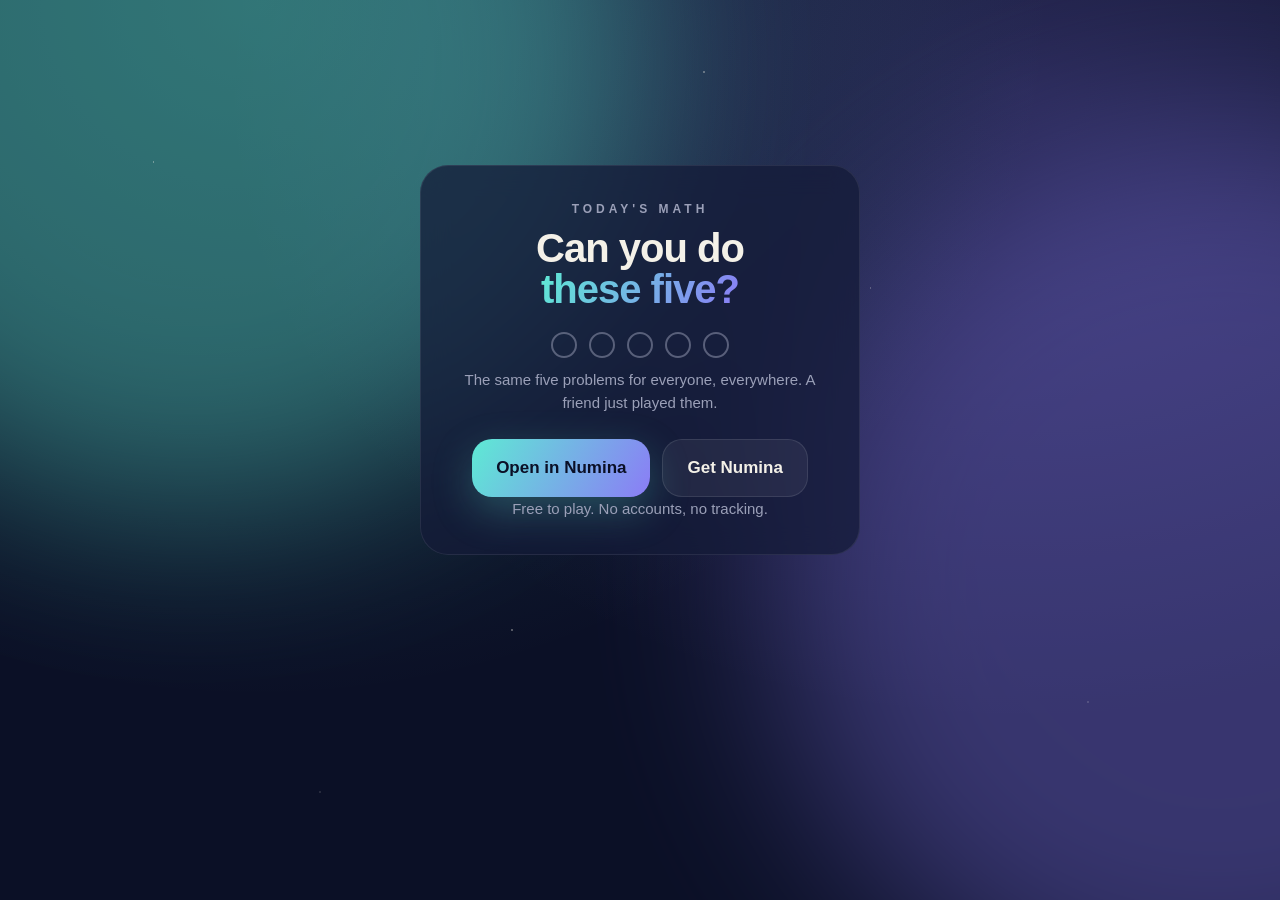
==== day/index.html @ bd207d87 "Challenge landing page for shared Today's Math results Opens the day in Numina when installed, offer" ====
<!doctype html>
<html lang="en">
<head>
<meta charset="utf-8">
<meta name="viewport" content="width=device-width, initial-scale=1">
<title>Today's Math — Numina</title>
<meta name="description" content="Five problems. The same five for everyone. Can you beat this result?">
<meta property="og:title" content="Numina · Today's Math">
<meta property="og:description" content="Five problems. The same five for everyone, everywhere.">
<meta property="og:image" content="https://numina.bytexio.com/img/iphone-01_home.png">
<meta name="theme-color" content="#0B1026">
<link rel="icon" href="/img/icon.png">
<link rel="stylesheet" href="/style.css">
<style>
  .challenge { min-height: 80vh; display: grid; place-items: center; text-align: center; }
  .dots { display: flex; gap: 12px; justify-content: center; margin: 22px 0 8px; }
  .dots i { width: 26px; height: 26px; border-radius: 50%; border: 2px solid rgba(155,160,184,.5); }
  .card { max-width: 440px; padding: 34px 28px; border-radius: var(--radius-lg);
          background: rgba(21,27,56,.75); border: 1px solid rgba(255,255,255,.08); }
  .small { font-size: 13px; color: var(--starlight-dim); margin-top: 16px; }
</style>
</head>
<body>
<div class="sky"></div><div class="stars"></div>
<main class="wrap challenge">
  <div class="card">
    <div class="eyebrow" id="day">Today's Math</div>
    <h1 style="font-size:40px;margin:10px 0 6px">Can you do<br><span class="glow">these five?</span></h1>
    <div class="dots" aria-hidden="true"><i></i><i></i><i></i><i></i><i></i></div>
    <p class="lede" style="margin:10px auto 24px">The same five problems for everyone, everywhere. A friend just played them.</p>
    <div class="cta-row" style="justify-content:center">
      <a class="cta" id="open" href="#">Open in Numina</a>
      <a class="cta ghost" id="store" href="https://apps.apple.com/app/id6811761967">Get Numina</a>
    </div>
    <p class="small">Free to play. No accounts, no tracking.</p>
  </div>
</main>
<script>
  // Day number from ?d=, clamped to a positive integer — never echoed as HTML.
  var q = new URLSearchParams(location.search);
  var d = parseInt(q.get("d") || "", 10);
  var v = parseInt(q.get("v") || "1", 10) || 1;
  if (!isFinite(d) || d < 1 || d > 100000) d = null;
  if (d) document.getElementById("day").textContent = "Day " + d + " · Today's Math";
  var deep = "numina://daily" + (d ? "?day=" + d + "&v=" + v : "");
  document.getElementById("open").setAttribute("href", deep);
</script>
</body>
</html>
---- style.css ----
/* Numina — the app's own palette, on the web. */
:root {
  --night: #0B1026; --night-raised: #151B38;
  --aurora: #5EEAD4; --violet: #8B7CF6; --ember: #FFC466;
  --starlight: #F4F1E8; --starlight-dim: #9BA0B8;
  --radius-lg: 28px; --radius-md: 20px; --radius-sm: 14px;
  --font: ui-rounded, "SF Pro Rounded", -apple-system, BlinkMacSystemFont, "Segoe UI", Roboto, sans-serif;
}
* { box-sizing: border-box; }
html { scroll-behavior: smooth; }
body {
  margin: 0; background: var(--night); color: var(--starlight);
  font-family: var(--font); line-height: 1.55; -webkit-font-smoothing: antialiased;
  overflow-x: hidden;
}
a { color: var(--aurora); text-decoration: none; }
a:hover { text-decoration: underline; }
img { max-width: 100%; height: auto; display: block; }

/* Aurora ribbons — slow, soft, behind everything. */
.sky {
  position: fixed; inset: 0; z-index: -1; overflow: hidden;
  background: radial-gradient(ellipse at 20% 0%, rgba(94,234,212,.18), transparent 55%),
              radial-gradient(ellipse at 80% 10%, rgba(139,124,246,.22), transparent 55%),
              var(--night);
}
.sky::before, .sky::after {
  content: ""; position: absolute; width: 70vw; height: 70vw; border-radius: 50%;
  filter: blur(90px); opacity: .35; animation: drift 26s ease-in-out infinite alternate;
}
.sky::before { background: var(--aurora); top: -30vw; left: -20vw; }
.sky::after  { background: var(--violet); top: 10vw; right: -30vw; animation-delay: -13s; }
@keyframes drift { from { transform: translate(0,0) scale(1); } to { transform: translate(6vw, 8vw) scale(1.08); } }
@media (prefers-reduced-motion: reduce) { .sky::before, .sky::after { animation: none; } }
.stars { position: fixed; inset: 0; z-index: -1; pointer-events: none;
  background-image:
    radial-gradient(1px 1px at 12% 18%, rgba(244,241,232,.7), transparent),
    radial-gradient(1px 1px at 68% 32%, rgba(244,241,232,.5), transparent),
    radial-gradient(1.5px 1.5px at 40% 70%, rgba(244,241,232,.6), transparent),
    radial-gradient(1px 1px at 85% 78%, rgba(244,241,232,.5), transparent),
    radial-gradient(1px 1px at 25% 88%, rgba(244,241,232,.4), transparent),
    radial-gradient(1.5px 1.5px at 55% 8%, rgba(244,241,232,.6), transparent); }

.wrap { max-width: 1080px; margin: 0 auto; padding: 0 22px; }

/* Nav */
nav { display: flex; align-items: center; justify-content: space-between; padding: 22px 0; }
.brand { display: flex; align-items: center; gap: 12px; font-weight: 800; font-size: 20px; color: var(--starlight); letter-spacing: .3px; }
.brand img { width: 40px; height: 40px; border-radius: 10px; }
nav ul { display: flex; gap: 22px; list-style: none; margin: 0; padding: 0; }
nav a { color: var(--starlight-dim); font-weight: 600; font-size: 15px; }
nav a:hover { color: var(--starlight); text-decoration: none; }

/* Hero */
.hero { display: grid; grid-template-columns: 1.1fr .9fr; gap: 40px; align-items: center; padding: 60px 0 80px; }
.eyebrow { font-size: 12px; font-weight: 700; letter-spacing: 4px; color: var(--starlight-dim); text-transform: uppercase; }
h1 { font-size: clamp(40px, 6vw, 68px); line-height: 1.02; margin: 12px 0 18px; font-weight: 900; letter-spacing: -1px; }
h1 .glow { background: linear-gradient(120deg, var(--aurora), var(--violet)); -webkit-background-clip: text; background-clip: text; color: transparent; }
.lede { font-size: 19px; color: var(--starlight-dim); max-width: 46ch; margin-bottom: 28px; }
.cta { display: inline-flex; align-items: center; gap: 10px; padding: 15px 24px; border-radius: var(--radius-md);
  background: linear-gradient(120deg, var(--aurora), var(--violet)); color: var(--night); font-weight: 800; font-size: 17px;
  box-shadow: 0 14px 40px rgba(94,234,212,.25); transition: transform .15s; }
.cta:hover { transform: translateY(-2px); text-decoration: none; }
.cta.ghost { background: rgba(255,255,255,.06); color: var(--starlight); box-shadow: none; border: 1px solid rgba(255,255,255,.1); }
.cta-row { display: flex; gap: 12px; flex-wrap: wrap; }
.note { font-size: 13px; color: var(--starlight-dim); margin-top: 14px; }
.phone { justify-self: center; width: min(320px, 80vw); border-radius: 44px; overflow: hidden;
  box-shadow: 0 40px 90px rgba(0,0,0,.6), 0 0 0 1px rgba(255,255,255,.08), 0 0 80px rgba(139,124,246,.25); }

/* Sections */
section { padding: 70px 0; }
h2 { font-size: clamp(28px, 4vw, 42px); font-weight: 900; letter-spacing: -.5px; margin: 8px 0 12px; }
.sub { color: var(--starlight-dim); font-size: 17px; max-width: 60ch; margin-bottom: 36px; }
.grid { display: grid; grid-template-columns: repeat(auto-fit, minmax(260px, 1fr)); gap: 18px; }
.card { background: rgba(21,27,56,.7); border: 1px solid rgba(255,255,255,.07); border-radius: var(--radius-md); padding: 24px;
  backdrop-filter: blur(14px); -webkit-backdrop-filter: blur(14px); }
.card h3 { margin: 10px 0 6px; font-size: 19px; font-weight: 800; }
.card p { margin: 0; color: var(--starlight-dim); font-size: 15px; }
.icon { width: 40px; height: 40px; border-radius: 12px; display: grid; place-items: center; font-size: 20px;
  background: rgba(94,234,212,.12); border: 1px solid rgba(94,234,212,.3); }
.icon.v { background: rgba(139,124,246,.14); border-color: rgba(139,124,246,.35); }
.icon.e { background: rgba(255,196,102,.12); border-color: rgba(255,196,102,.35); }

/* Showcase rows */
.showcase { display: grid; grid-template-columns: 1fr 1fr; gap: 40px; align-items: center; margin-top: 30px; }
.showcase.flip > :first-child { order: 2; }
.showcase img { border-radius: var(--radius-lg); box-shadow: 0 30px 70px rgba(0,0,0,.5), 0 0 0 1px rgba(255,255,255,.07); }
.showcase h3 { font-size: 26px; font-weight: 900; margin: 0 0 10px; }
.showcase p { color: var(--starlight-dim); font-size: 16px; }
.watch-img { width: min(300px, 70vw); margin: 0 auto; }

/* Constellations */
.const { display: grid; grid-template-columns: repeat(auto-fit, minmax(150px, 1fr)); gap: 12px; margin-top: 24px; }
.const div { padding: 16px; border-radius: var(--radius-sm); background: rgba(255,255,255,.04); border: 1px solid rgba(255,255,255,.06); }
.const b { display: block; font-size: 16px; }
.const span { font-size: 13px; color: var(--starlight-dim); }
.dot { display: inline-block; width: 10px; height: 10px; border-radius: 50%; margin-right: 8px; vertical-align: middle; }

/* Pricing */
.tiers { display: grid; grid-template-columns: 1fr 1fr; gap: 18px; max-width: 820px; margin: 0 auto; }
.tier { padding: 28px; border-radius: var(--radius-lg); background: rgba(21,27,56,.7); border: 1px solid rgba(255,255,255,.07); }
.tier.complete { border-color: rgba(94,234,212,.4); box-shadow: 0 0 60px rgba(94,234,212,.12); }
.tier h3 { margin: 0; font-size: 22px; font-weight: 900; }
.price { font-size: 38px; font-weight: 900; margin: 6px 0 14px; }
.price small { font-size: 14px; color: var(--starlight-dim); font-weight: 600; }
.tier ul { list-style: none; padding: 0; margin: 0; }
.tier li { padding: 7px 0; color: var(--starlight-dim); font-size: 15px; border-top: 1px solid rgba(255,255,255,.06); }
.tier li::before { content: "✦ "; color: var(--aurora); }
.tier.complete li::before { color: var(--ember); }

/* Privacy band */
.band { text-align: center; padding: 60px 24px; border-radius: var(--radius-lg);
  background: linear-gradient(160deg, rgba(94,234,212,.10), rgba(139,124,246,.14)); border: 1px solid rgba(255,255,255,.08); }
.band h2 { margin-top: 0; }

footer { padding: 40px 0 60px; color: var(--starlight-dim); font-size: 14px; border-top: 1px solid rgba(255,255,255,.06); margin-top: 40px; }
footer .row { display: flex; justify-content: space-between; flex-wrap: wrap; gap: 14px; }
footer a { margin-right: 18px; }

/* Legal pages */
.legal { max-width: 720px; margin: 0 auto; padding: 20px 0 80px; }
.legal h1 { font-size: 40px; }
.legal h2 { font-size: 22px; color: var(--aurora); margin-top: 36px; }
.legal p, .legal li { color: rgba(244,241,232,.88); font-size: 16px; }
.legal .meta { color: var(--starlight-dim); }

@media (max-width: 820px) {
  .hero, .showcase, .tiers { grid-template-columns: 1fr; }
  .showcase.flip > :first-child { order: 0; }
  nav ul { display: none; }
  .hero { padding-top: 20px; }
}
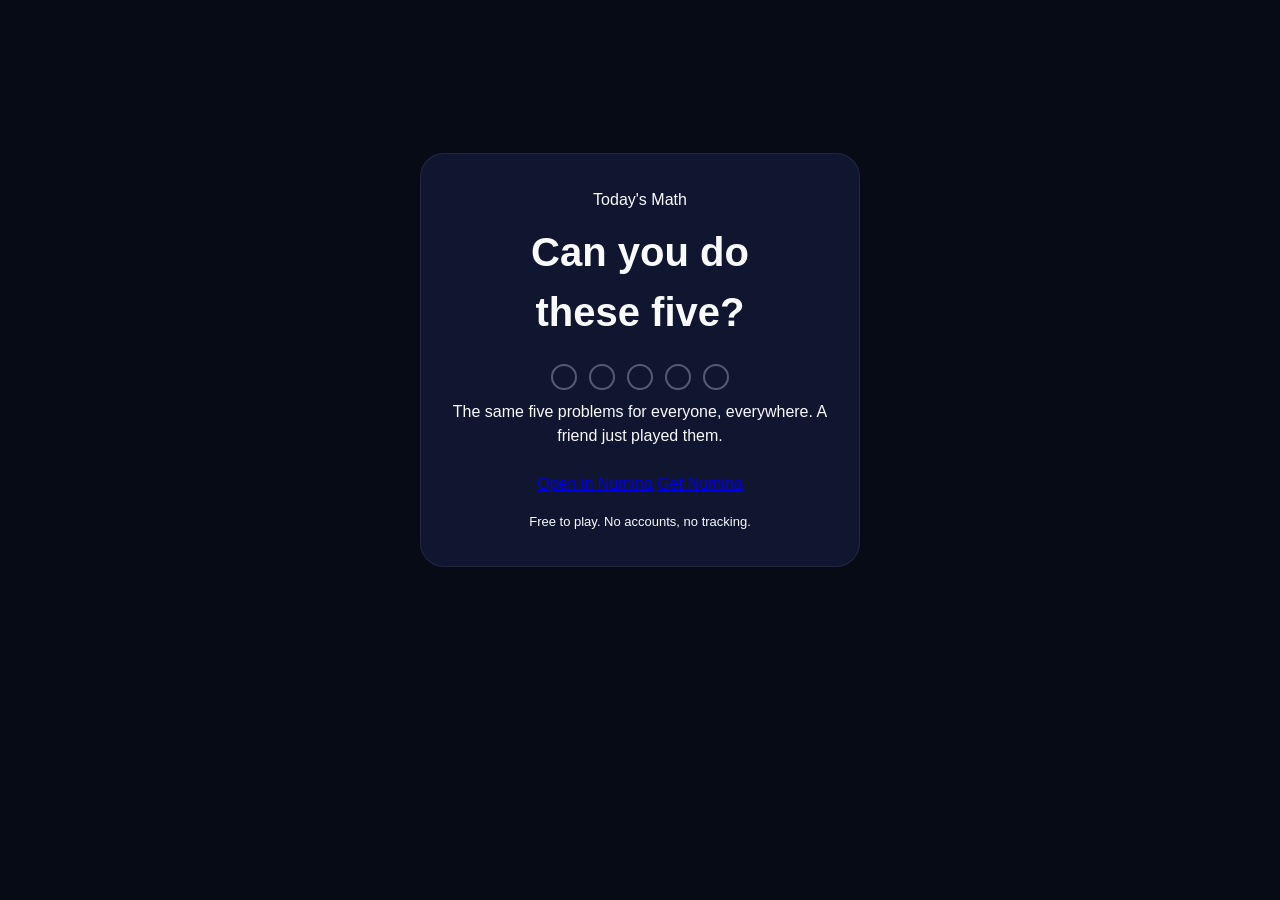
==== commit 73b81af1: "Forward a friend's score from the Today's Math page to the app Shared links now carry c and s, and t" ====
--- a/day/index.html
+++ b/day/index.html
@@ -42,7 +42,12 @@
   var v = parseInt(q.get("v") || "1", 10) || 1;
   if (!isFinite(d) || d < 1 || d > 100000) d = null;
   if (d) document.getElementById("day").textContent = "Day " + d + " · Today's Math";
-  var deep = "numina://daily" + (d ? "?day=" + d + "&v=" + v : "");
+  // A friend's score to beat, kept only if it is one the app would accept.
+  var whole = /^\d+$/;
+  var c = q.get("c"), s = q.get("s");
+  var mark = (whole.test(c) && whole.test(s) && +c <= 5 && +s >= 1 && +s <= 3600)
+    ? "&c=" + +c + "&s=" + +s : "";
+  var deep = "numina://daily" + (d ? "?day=" + d + "&v=" + v + mark : "");
   document.getElementById("open").setAttribute("href", deep);
 </script>
 </body>
--- a/style.css
+++ b/style.css
@@ -1,132 +1,1192 @@
-/* Numina — the app's own palette, on the web. */
 :root {
-  --night: #0B1026; --night-raised: #151B38;
-  --aurora: #5EEAD4; --violet: #8B7CF6; --ember: #FFC466;
-  --starlight: #F4F1E8; --starlight-dim: #9BA0B8;
-  --radius-lg: 28px; --radius-md: 20px; --radius-sm: 14px;
-  --font: ui-rounded, "SF Pro Rounded", -apple-system, BlinkMacSystemFont, "Segoe UI", Roboto, sans-serif;
-}
-* { box-sizing: border-box; }
-html { scroll-behavior: smooth; }
+  --font-sans: -apple-system, BlinkMacSystemFont, "SF Pro Display", "SF Pro Text", "Segoe UI", Roboto, Helvetica, Arial, sans-serif;
+  --font-mono: "SF Mono", ui-monospace, Menlo, Monaco, "Cascadia Mono", Consolas, monospace;
+  
+  /* Aurora Theme (Default) */
+  --bg-space: #070B16;
+  --bg-card: rgba(15, 23, 42, 0.65);
+  --bg-card-hover: rgba(22, 34, 60, 0.75);
+  --bg-card-solid: #0d1527;
+  --border-glass: rgba(94, 234, 212, 0.16);
+  --border-glass-subtle: rgba(255, 255, 255, 0.08);
+  --text-primary: #F8FAFC;
+  --text-secondary: #94A3B8;
+  --text-tertiary: #64748B;
+  --accent-primary: #5EEAD4;
+  --accent-secondary: #38BDF8;
+  --accent-glow: rgba(94, 234, 212, 0.28);
+  --accent-glow-subtle: rgba(94, 234, 212, 0.12);
+  --badge-bg: rgba(94, 234, 212, 0.1);
+  --badge-border: rgba(94, 234, 212, 0.3);
+  --cta-bg: linear-gradient(135deg, #5EEAD4 0%, #38BDF8 100%);
+  --cta-text: #051622;
+  --canvas-particle: rgba(94, 234, 212, 0.6);
+  --glass-blur: blur(24px);
+  --radius-sm: 8px;
+  --radius-md: 16px;
+  --radius-lg: 24px;
+  --radius-xl: 36px;
+  --radius-full: 9999px;
+  --shadow-glow: 0 0 60px -10px var(--accent-glow);
+  --shadow-card: 0 20px 40px -15px rgba(0, 0, 0, 0.6);
+}
+
+[data-theme="ember"] {
+  --bg-space: #120C0E;
+  --bg-card: rgba(36, 20, 24, 0.65);
+  --bg-card-hover: rgba(52, 28, 34, 0.75);
+  --bg-card-solid: #1d1216;
+  --border-glass: rgba(232, 160, 106, 0.2);
+  --text-primary: #FFF5EE;
+  --text-secondary: #C4A49B;
+  --text-tertiary: #876F68;
+  --accent-primary: #E8A06A;
+  --accent-secondary: #F43F5E;
+  --accent-glow: rgba(232, 160, 106, 0.32);
+  --accent-glow-subtle: rgba(232, 160, 106, 0.14);
+  --badge-bg: rgba(232, 160, 106, 0.12);
+  --badge-border: rgba(232, 160, 106, 0.35);
+  --cta-bg: linear-gradient(135deg, #E8A06A 0%, #FB7185 100%);
+  --cta-text: #1F0D05;
+  --canvas-particle: rgba(232, 160, 106, 0.7);
+}
+
+[data-theme="violet"] {
+  --bg-space: #0C0A16;
+  --bg-card: rgba(26, 20, 48, 0.65);
+  --bg-card-hover: rgba(38, 30, 68, 0.75);
+  --bg-card-solid: #151128;
+  --border-glass: rgba(183, 168, 232, 0.2);
+  --text-primary: #F5F3FF;
+  --text-secondary: #A79CC4;
+  --text-tertiary: #6E6588;
+  --accent-primary: #B7A8E8;
+  --accent-secondary: #818CF8;
+  --accent-glow: rgba(183, 168, 232, 0.32);
+  --accent-glow-subtle: rgba(183, 168, 232, 0.14);
+  --badge-bg: rgba(183, 168, 232, 0.12);
+  --badge-border: rgba(183, 168, 232, 0.35);
+  --cta-bg: linear-gradient(135deg, #B7A8E8 0%, #818CF8 100%);
+  --cta-text: #0E0924;
+  --canvas-particle: rgba(183, 168, 232, 0.7);
+}
+
+[data-theme="starlight"] {
+  --bg-space: #0A0A0F;
+  --bg-card: rgba(24, 24, 32, 0.65);
+  --bg-card-hover: rgba(36, 36, 48, 0.75);
+  --bg-card-solid: #14141c;
+  --border-glass: rgba(232, 230, 240, 0.18);
+  --text-primary: #FFFFFF;
+  --text-secondary: #A0A0B2;
+  --text-tertiary: #656575;
+  --accent-primary: #E8E6F0;
+  --accent-secondary: #CBD5E1;
+  --accent-glow: rgba(232, 230, 240, 0.28);
+  --accent-glow-subtle: rgba(232, 230, 240, 0.12);
+  --badge-bg: rgba(232, 230, 240, 0.1);
+  --badge-border: rgba(232, 230, 240, 0.3);
+  --cta-bg: linear-gradient(135deg, #FFFFFF 0%, #CBD5E1 100%);
+  --cta-text: #0A0A0F;
+  --canvas-particle: rgba(255, 255, 255, 0.7);
+}
+
+[data-theme="daylight"] {
+  --bg-space: #F6F1E7;
+  --bg-card: rgba(255, 255, 255, 0.75);
+  --bg-card-hover: rgba(255, 255, 255, 0.95);
+  --bg-card-solid: #FFFFFF;
+  --border-glass: rgba(181, 105, 74, 0.22);
+  --border-glass-subtle: rgba(0, 0, 0, 0.08);
+  --text-primary: #2C241E;
+  --text-secondary: #6B5B51;
+  --text-tertiary: #9C897E;
+  --accent-primary: #B5694A;
+  --accent-secondary: #D97706;
+  --accent-glow: rgba(181, 105, 74, 0.25);
+  --accent-glow-subtle: rgba(181, 105, 74, 0.12);
+  --badge-bg: rgba(181, 105, 74, 0.1);
+  --badge-border: rgba(181, 105, 74, 0.3);
+  --cta-bg: linear-gradient(135deg, #B5694A 0%, #D97706 100%);
+  --cta-text: #FFFFFF;
+  --canvas-particle: rgba(181, 105, 74, 0.6);
+  --shadow-card: 0 20px 40px -15px rgba(90, 60, 40, 0.15);
+}
+
+/* RESET & BASE */
+*, *::before, *::after {
+  box-sizing: border-box;
+  margin: 0;
+  padding: 0;
+}
+
+html {
+  font-family: var(--font-sans);
+  background-color: var(--bg-space);
+  color: var(--text-primary);
+  scroll-behavior: smooth;
+  -webkit-font-smoothing: antialiased;
+  -moz-osx-font-smoothing: grayscale;
+  transition: background-color 0.4s cubic-bezier(0.16, 1, 0.3, 1), color 0.4s cubic-bezier(0.16, 1, 0.3, 1);
+}
+
 body {
-  margin: 0; background: var(--night); color: var(--starlight);
-  font-family: var(--font); line-height: 1.55; -webkit-font-smoothing: antialiased;
+  position: relative;
   overflow-x: hidden;
-}
-a { color: var(--aurora); text-decoration: none; }
-a:hover { text-decoration: underline; }
-img { max-width: 100%; height: auto; display: block; }
-
-/* Aurora ribbons — slow, soft, behind everything. */
-.sky {
-  position: fixed; inset: 0; z-index: -1; overflow: hidden;
-  background: radial-gradient(ellipse at 20% 0%, rgba(94,234,212,.18), transparent 55%),
-              radial-gradient(ellipse at 80% 10%, rgba(139,124,246,.22), transparent 55%),
-              var(--night);
-}
-.sky::before, .sky::after {
-  content: ""; position: absolute; width: 70vw; height: 70vw; border-radius: 50%;
-  filter: blur(90px); opacity: .35; animation: drift 26s ease-in-out infinite alternate;
-}
-.sky::before { background: var(--aurora); top: -30vw; left: -20vw; }
-.sky::after  { background: var(--violet); top: 10vw; right: -30vw; animation-delay: -13s; }
-@keyframes drift { from { transform: translate(0,0) scale(1); } to { transform: translate(6vw, 8vw) scale(1.08); } }
-@media (prefers-reduced-motion: reduce) { .sky::before, .sky::after { animation: none; } }
-.stars { position: fixed; inset: 0; z-index: -1; pointer-events: none;
-  background-image:
-    radial-gradient(1px 1px at 12% 18%, rgba(244,241,232,.7), transparent),
-    radial-gradient(1px 1px at 68% 32%, rgba(244,241,232,.5), transparent),
-    radial-gradient(1.5px 1.5px at 40% 70%, rgba(244,241,232,.6), transparent),
-    radial-gradient(1px 1px at 85% 78%, rgba(244,241,232,.5), transparent),
-    radial-gradient(1px 1px at 25% 88%, rgba(244,241,232,.4), transparent),
-    radial-gradient(1.5px 1.5px at 55% 8%, rgba(244,241,232,.6), transparent); }
-
-.wrap { max-width: 1080px; margin: 0 auto; padding: 0 22px; }
-
-/* Nav */
-nav { display: flex; align-items: center; justify-content: space-between; padding: 22px 0; }
-.brand { display: flex; align-items: center; gap: 12px; font-weight: 800; font-size: 20px; color: var(--starlight); letter-spacing: .3px; }
-.brand img { width: 40px; height: 40px; border-radius: 10px; }
-nav ul { display: flex; gap: 22px; list-style: none; margin: 0; padding: 0; }
-nav a { color: var(--starlight-dim); font-weight: 600; font-size: 15px; }
-nav a:hover { color: var(--starlight); text-decoration: none; }
-
-/* Hero */
-.hero { display: grid; grid-template-columns: 1.1fr .9fr; gap: 40px; align-items: center; padding: 60px 0 80px; }
-.eyebrow { font-size: 12px; font-weight: 700; letter-spacing: 4px; color: var(--starlight-dim); text-transform: uppercase; }
-h1 { font-size: clamp(40px, 6vw, 68px); line-height: 1.02; margin: 12px 0 18px; font-weight: 900; letter-spacing: -1px; }
-h1 .glow { background: linear-gradient(120deg, var(--aurora), var(--violet)); -webkit-background-clip: text; background-clip: text; color: transparent; }
-.lede { font-size: 19px; color: var(--starlight-dim); max-width: 46ch; margin-bottom: 28px; }
-.cta { display: inline-flex; align-items: center; gap: 10px; padding: 15px 24px; border-radius: var(--radius-md);
-  background: linear-gradient(120deg, var(--aurora), var(--violet)); color: var(--night); font-weight: 800; font-size: 17px;
-  box-shadow: 0 14px 40px rgba(94,234,212,.25); transition: transform .15s; }
-.cta:hover { transform: translateY(-2px); text-decoration: none; }
-.cta.ghost { background: rgba(255,255,255,.06); color: var(--starlight); box-shadow: none; border: 1px solid rgba(255,255,255,.1); }
-.cta-row { display: flex; gap: 12px; flex-wrap: wrap; }
-.note { font-size: 13px; color: var(--starlight-dim); margin-top: 14px; }
-.phone { justify-self: center; width: min(320px, 80vw); border-radius: 44px; overflow: hidden;
-  box-shadow: 0 40px 90px rgba(0,0,0,.6), 0 0 0 1px rgba(255,255,255,.08), 0 0 80px rgba(139,124,246,.25); }
-
-/* Sections */
-section { padding: 70px 0; }
-h2 { font-size: clamp(28px, 4vw, 42px); font-weight: 900; letter-spacing: -.5px; margin: 8px 0 12px; }
-.sub { color: var(--starlight-dim); font-size: 17px; max-width: 60ch; margin-bottom: 36px; }
-.grid { display: grid; grid-template-columns: repeat(auto-fit, minmax(260px, 1fr)); gap: 18px; }
-.card { background: rgba(21,27,56,.7); border: 1px solid rgba(255,255,255,.07); border-radius: var(--radius-md); padding: 24px;
-  backdrop-filter: blur(14px); -webkit-backdrop-filter: blur(14px); }
-.card h3 { margin: 10px 0 6px; font-size: 19px; font-weight: 800; }
-.card p { margin: 0; color: var(--starlight-dim); font-size: 15px; }
-.icon { width: 40px; height: 40px; border-radius: 12px; display: grid; place-items: center; font-size: 20px;
-  background: rgba(94,234,212,.12); border: 1px solid rgba(94,234,212,.3); }
-.icon.v { background: rgba(139,124,246,.14); border-color: rgba(139,124,246,.35); }
-.icon.e { background: rgba(255,196,102,.12); border-color: rgba(255,196,102,.35); }
-
-/* Showcase rows */
-.showcase { display: grid; grid-template-columns: 1fr 1fr; gap: 40px; align-items: center; margin-top: 30px; }
-.showcase.flip > :first-child { order: 2; }
-.showcase img { border-radius: var(--radius-lg); box-shadow: 0 30px 70px rgba(0,0,0,.5), 0 0 0 1px rgba(255,255,255,.07); }
-.showcase h3 { font-size: 26px; font-weight: 900; margin: 0 0 10px; }
-.showcase p { color: var(--starlight-dim); font-size: 16px; }
-.watch-img { width: min(300px, 70vw); margin: 0 auto; }
-
-/* Constellations */
-.const { display: grid; grid-template-columns: repeat(auto-fit, minmax(150px, 1fr)); gap: 12px; margin-top: 24px; }
-.const div { padding: 16px; border-radius: var(--radius-sm); background: rgba(255,255,255,.04); border: 1px solid rgba(255,255,255,.06); }
-.const b { display: block; font-size: 16px; }
-.const span { font-size: 13px; color: var(--starlight-dim); }
-.dot { display: inline-block; width: 10px; height: 10px; border-radius: 50%; margin-right: 8px; vertical-align: middle; }
-
-/* Pricing */
-.tiers { display: grid; grid-template-columns: 1fr 1fr; gap: 18px; max-width: 820px; margin: 0 auto; }
-.tier { padding: 28px; border-radius: var(--radius-lg); background: rgba(21,27,56,.7); border: 1px solid rgba(255,255,255,.07); }
-.tier.complete { border-color: rgba(94,234,212,.4); box-shadow: 0 0 60px rgba(94,234,212,.12); }
-.tier h3 { margin: 0; font-size: 22px; font-weight: 900; }
-.price { font-size: 38px; font-weight: 900; margin: 6px 0 14px; }
-.price small { font-size: 14px; color: var(--starlight-dim); font-weight: 600; }
-.tier ul { list-style: none; padding: 0; margin: 0; }
-.tier li { padding: 7px 0; color: var(--starlight-dim); font-size: 15px; border-top: 1px solid rgba(255,255,255,.06); }
-.tier li::before { content: "✦ "; color: var(--aurora); }
-.tier.complete li::before { color: var(--ember); }
-
-/* Privacy band */
-.band { text-align: center; padding: 60px 24px; border-radius: var(--radius-lg);
-  background: linear-gradient(160deg, rgba(94,234,212,.10), rgba(139,124,246,.14)); border: 1px solid rgba(255,255,255,.08); }
-.band h2 { margin-top: 0; }
-
-footer { padding: 40px 0 60px; color: var(--starlight-dim); font-size: 14px; border-top: 1px solid rgba(255,255,255,.06); margin-top: 40px; }
-footer .row { display: flex; justify-content: space-between; flex-wrap: wrap; gap: 14px; }
-footer a { margin-right: 18px; }
-
-/* Legal pages */
-.legal { max-width: 720px; margin: 0 auto; padding: 20px 0 80px; }
-.legal h1 { font-size: 40px; }
-.legal h2 { font-size: 22px; color: var(--aurora); margin-top: 36px; }
-.legal p, .legal li { color: rgba(244,241,232,.88); font-size: 16px; }
-.legal .meta { color: var(--starlight-dim); }
-
-@media (max-width: 820px) {
-  .hero, .showcase, .tiers { grid-template-columns: 1fr; }
-  .showcase.flip > :first-child { order: 0; }
-  nav ul { display: none; }
-  .hero { padding-top: 20px; }
-}
+  line-height: 1.5;
+}
+
+/* BACKGROUND CANVAS (AURORA SKY) */
+#aurora-canvas {
+  position: fixed;
+  top: 0;
+  left: 0;
+  width: 100vw;
+  height: 100vh;
+  z-index: -1;
+  pointer-events: none;
+  opacity: 0.85;
+}
+
+/* LAYOUT CONTAINER */
+.container {
+  max-width: 1200px;
+  margin: 0 auto;
+  padding: 0 24px;
+}
+
+/* NAVIGATION */
+.nav-wrapper {
+  position: sticky;
+  top: 16px;
+  z-index: 100;
+  padding: 0 24px;
+  margin-bottom: 32px;
+}
+
+.nav {
+  max-width: 1100px;
+  margin: 0 auto;
+  display: flex;
+  align-items: center;
+  justify-content: space-between;
+  padding: 12px 24px;
+  background: var(--bg-card);
+  backdrop-filter: var(--glass-blur);
+  -webkit-backdrop-filter: var(--glass-blur);
+  border: 1px solid var(--border-glass-subtle);
+  border-radius: var(--radius-full);
+  box-shadow: 0 10px 30px -10px rgba(0, 0, 0, 0.5);
+  transition: all 0.3s ease;
+}
+
+.brand {
+  display: flex;
+  align-items: center;
+  gap: 12px;
+  text-decoration: none;
+  color: var(--text-primary);
+  font-weight: 700;
+  font-size: 1.25rem;
+  letter-spacing: -0.02em;
+}
+
+.brand-icon {
+  width: 36px;
+  height: 36px;
+  border-radius: 9px;
+  box-shadow: 0 4px 12px var(--accent-glow);
+  transition: transform 0.3s cubic-bezier(0.34, 1.56, 0.64, 1);
+}
+
+.brand:hover .brand-icon {
+  transform: rotate(5deg) scale(1.05);
+}
+
+.nav-links {
+  display: flex;
+  align-items: center;
+  gap: 24px;
+  list-style: none;
+}
+
+.nav-links a {
+  text-decoration: none;
+  color: var(--text-secondary);
+  font-size: 0.95rem;
+  font-weight: 500;
+  transition: color 0.2s ease;
+}
+
+.nav-links a:hover {
+  color: var(--accent-primary);
+}
+
+.nav-cta {
+  display: inline-flex;
+  align-items: center;
+  gap: 8px;
+  background: var(--cta-bg);
+  color: var(--cta-text) !important;
+  font-weight: 600;
+  padding: 8px 18px;
+  border-radius: var(--radius-full);
+  text-decoration: none;
+  box-shadow: 0 4px 16px var(--accent-glow-subtle);
+  transition: transform 0.2s cubic-bezier(0.34, 1.56, 0.64, 1), box-shadow 0.2s ease;
+}
+
+.nav-cta:hover {
+  transform: translateY(-2px) scale(1.02);
+  box-shadow: 0 6px 24px var(--accent-glow);
+}
+
+/* HERO SECTION */
+.hero {
+  padding: 60px 0 100px;
+  position: relative;
+}
+
+.hero-grid {
+  display: grid;
+  grid-template-columns: 1fr 1fr;
+  gap: 60px;
+  align-items: center;
+}
+
+.hero-badge {
+  display: inline-flex;
+  align-items: center;
+  gap: 8px;
+  padding: 6px 14px;
+  background: var(--badge-bg);
+  border: 1px solid var(--badge-border);
+  border-radius: var(--radius-full);
+  color: var(--accent-primary);
+  font-size: 0.825rem;
+  font-weight: 600;
+  text-transform: uppercase;
+  letter-spacing: 0.06em;
+  margin-bottom: 24px;
+}
+
+.hero-badge-dot {
+  width: 8px;
+  height: 8px;
+  border-radius: 50%;
+  background: var(--accent-primary);
+  box-shadow: 0 0 10px var(--accent-primary);
+  animation: pulse-glow 2s infinite ease-in-out;
+}
+
+@keyframes pulse-glow {
+  0%, 100% { opacity: 1; transform: scale(1); }
+  50% { opacity: 0.4; transform: scale(0.85); }
+}
+
+.hero-title {
+  font-size: 3.75rem;
+  font-weight: 800;
+  line-height: 1.08;
+  letter-spacing: -0.035em;
+  margin-bottom: 24px;
+}
+
+.hero-title .gradient-text {
+  background: var(--cta-bg);
+  -webkit-background-clip: text;
+  -webkit-text-fill-color: transparent;
+  display: inline-block;
+}
+
+.hero-subtitle {
+  font-size: 1.25rem;
+  line-height: 1.6;
+  color: var(--text-secondary);
+  margin-bottom: 36px;
+  max-width: 520px;
+}
+
+.hero-actions {
+  display: flex;
+  align-items: center;
+  gap: 16px;
+  flex-wrap: wrap;
+  margin-bottom: 40px;
+}
+
+.btn-primary {
+  display: inline-flex;
+  align-items: center;
+  gap: 10px;
+  background: var(--cta-bg);
+  color: var(--cta-text);
+  font-size: 1.1rem;
+  font-weight: 600;
+  padding: 16px 32px;
+  border-radius: var(--radius-full);
+  text-decoration: none;
+  box-shadow: 0 8px 28px var(--accent-glow);
+  transition: transform 0.2s cubic-bezier(0.34, 1.56, 0.64, 1), box-shadow 0.2s ease;
+}
+
+.btn-primary:hover {
+  transform: translateY(-3px) scale(1.02);
+  box-shadow: 0 12px 36px var(--accent-glow);
+}
+
+.btn-secondary {
+  display: inline-flex;
+  align-items: center;
+  gap: 10px;
+  background: var(--bg-card);
+  color: var(--text-primary);
+  font-size: 1.05rem;
+  font-weight: 600;
+  padding: 16px 28px;
+  border-radius: var(--radius-full);
+  text-decoration: none;
+  border: 1px solid var(--border-glass-subtle);
+  backdrop-filter: var(--glass-blur);
+  -webkit-backdrop-filter: var(--glass-blur);
+  transition: all 0.2s ease;
+}
+
+.btn-secondary:hover {
+  background: var(--bg-card-hover);
+  border-color: var(--border-glass);
+  transform: translateY(-2px);
+}
+
+.hero-trust {
+  display: flex;
+  align-items: center;
+  gap: 24px;
+  color: var(--text-tertiary);
+  font-size: 0.875rem;
+}
+
+.trust-item {
+  display: flex;
+  align-items: center;
+  gap: 6px;
+}
+
+.trust-item svg {
+  color: var(--accent-primary);
+}
+
+/* PLAYABLE PUZZLE SIMULATOR (HERO RIGHT) */
+.hero-visual {
+  position: relative;
+  display: flex;
+  justify-content: center;
+}
+
+.playable-device-wrapper {
+  position: relative;
+  width: 100%;
+  max-width: 380px;
+}
+
+.playable-phone {
+  background: #0d121f;
+  border-radius: 46px;
+  padding: 14px;
+  box-shadow: 0 25px 60px -15px rgba(0, 0, 0, 0.8), 0 0 0 1px rgba(255, 255, 255, 0.12), 0 0 40px var(--accent-glow-subtle);
+  position: relative;
+  transition: transform 0.3s ease, box-shadow 0.3s ease;
+}
+
+.playable-phone:hover {
+  box-shadow: 0 30px 80px -15px rgba(0, 0, 0, 0.9), 0 0 0 1px var(--border-glass), 0 0 60px var(--accent-glow);
+}
+
+.phone-screen {
+  background: radial-gradient(circle at 50% 20%, #16203a 0%, #070B16 80%);
+  border-radius: 36px;
+  padding: 24px 20px;
+  position: relative;
+  overflow: hidden;
+  min-height: 540px;
+  display: flex;
+  flex-direction: column;
+  justify-content: space-between;
+}
+
+/* Phone status bar */
+.phone-top-bar {
+  display: flex;
+  justify-content: space-between;
+  align-items: center;
+  color: var(--text-tertiary);
+  font-size: 0.8rem;
+  font-family: var(--font-mono);
+  margin-bottom: 24px;
+}
+
+.phone-dynamic-island {
+  width: 90px;
+  height: 22px;
+  background: #000;
+  border-radius: 20px;
+  margin: 0 auto;
+}
+
+.puzzle-header {
+  text-align: center;
+  margin-bottom: 20px;
+}
+
+.puzzle-day-tag {
+  font-size: 0.75rem;
+  font-weight: 700;
+  text-transform: uppercase;
+  letter-spacing: 0.1em;
+  color: var(--accent-primary);
+  margin-bottom: 6px;
+}
+
+.puzzle-streak-pill {
+  display: inline-flex;
+  align-items: center;
+  gap: 4px;
+  font-size: 0.8rem;
+  color: #FBBF24;
+  background: rgba(251, 191, 36, 0.12);
+  padding: 2px 10px;
+  border-radius: var(--radius-full);
+}
+
+.puzzle-main {
+  text-align: center;
+  padding: 20px 0;
+  position: relative;
+}
+
+.target-number {
+  font-size: 3.5rem;
+  font-weight: 800;
+  letter-spacing: -0.04em;
+  color: #FFFFFF;
+  line-height: 1;
+  margin-bottom: 8px;
+  text-shadow: 0 0 30px var(--accent-glow);
+}
+
+.target-label {
+  font-size: 0.85rem;
+  color: var(--text-secondary);
+}
+
+.target-equation {
+  font-family: var(--font-mono);
+  font-size: 1.35rem;
+  margin: 16px 0;
+  min-height: 36px;
+  color: var(--accent-primary);
+  letter-spacing: 0.05em;
+  display: flex;
+  align-items: center;
+  justify-content: center;
+  gap: 8px;
+}
+
+.target-equation .placeholder {
+  display: inline-block;
+  width: 32px;
+  height: 32px;
+  border-radius: 8px;
+  background: rgba(255, 255, 255, 0.06);
+  border: 1px dashed var(--accent-primary);
+  line-height: 32px;
+  text-align: center;
+}
+
+.puzzle-choices {
+  display: grid;
+  grid-template-columns: repeat(3, 1fr);
+  gap: 10px;
+  margin-top: 15px;
+}
+
+.choice-btn {
+  background: rgba(255, 255, 255, 0.07);
+  border: 1px solid rgba(255, 255, 255, 0.12);
+  color: #FFFFFF;
+  font-size: 1.3rem;
+  font-weight: 700;
+  border-radius: 14px;
+  padding: 14px 0;
+  cursor: pointer;
+  transition: all 0.15s cubic-bezier(0.34, 1.56, 0.64, 1);
+  font-family: var(--font-mono);
+}
+
+.choice-btn:hover {
+  background: rgba(94, 234, 212, 0.2);
+  border-color: var(--accent-primary);
+  transform: translateY(-2px);
+  box-shadow: 0 6px 16px var(--accent-glow-subtle);
+}
+
+.choice-btn:active {
+  transform: scale(0.95);
+}
+
+.puzzle-feedback {
+  min-height: 24px;
+  text-align: center;
+  font-size: 0.85rem;
+  font-weight: 600;
+  margin-top: 14px;
+  transition: all 0.2s ease;
+}
+
+.puzzle-feedback.success {
+  color: #34D399;
+}
+
+.puzzle-feedback.shake {
+  color: #F87171;
+  animation: shake 0.4s ease-in-out;
+}
+
+@keyframes shake {
+  0%, 100% { transform: translateX(0); }
+  20%, 60% { transform: translateX(-6px); }
+  40%, 80% { transform: translateX(6px); }
+}
+
+.puzzle-dots {
+  display: flex;
+  justify-content: center;
+  gap: 8px;
+  margin-top: 16px;
+}
+
+.puzzle-dot {
+  width: 10px;
+  height: 10px;
+  border-radius: 50%;
+  background: rgba(255, 255, 255, 0.15);
+  transition: all 0.3s ease;
+}
+
+.puzzle-dot.active {
+  background: var(--accent-primary);
+  box-shadow: 0 0 10px var(--accent-primary);
+  transform: scale(1.2);
+}
+
+.puzzle-dot.completed {
+  background: #34D399;
+  box-shadow: 0 0 8px #34D399;
+}
+
+/* CELESTIAL THEME MORPHER SECTION */
+.themes-section {
+  padding: 100px 0;
+  position: relative;
+}
+
+.section-head {
+  text-align: center;
+  max-width: 680px;
+  margin: 0 auto 50px;
+}
+
+.section-badge {
+  display: inline-block;
+  padding: 5px 14px;
+  background: var(--badge-bg);
+  border: 1px solid var(--badge-border);
+  color: var(--accent-primary);
+  border-radius: var(--radius-full);
+  font-size: 0.8rem;
+  font-weight: 700;
+  text-transform: uppercase;
+  letter-spacing: 0.08em;
+  margin-bottom: 16px;
+}
+
+.section-title {
+  font-size: 2.75rem;
+  font-weight: 800;
+  letter-spacing: -0.03em;
+  margin-bottom: 16px;
+  line-height: 1.15;
+}
+
+.section-desc {
+  font-size: 1.15rem;
+  color: var(--text-secondary);
+  line-height: 1.6;
+}
+
+.theme-switcher-bar {
+  display: flex;
+  justify-content: center;
+  gap: 12px;
+  flex-wrap: wrap;
+  margin-bottom: 40px;
+}
+
+.theme-pill {
+  display: flex;
+  align-items: center;
+  gap: 10px;
+  padding: 10px 20px;
+  background: var(--bg-card);
+  border: 1px solid var(--border-glass-subtle);
+  border-radius: var(--radius-full);
+  color: var(--text-primary);
+  font-size: 0.95rem;
+  font-weight: 600;
+  cursor: pointer;
+  transition: all 0.25s ease;
+}
+
+.theme-pill:hover {
+  border-color: var(--border-glass);
+  background: var(--bg-card-hover);
+  transform: translateY(-2px);
+}
+
+.theme-pill.active {
+  border-color: var(--accent-primary);
+  box-shadow: 0 0 20px var(--accent-glow);
+  background: var(--bg-card-hover);
+}
+
+.theme-pill-dot {
+  width: 14px;
+  height: 14px;
+  border-radius: 50%;
+  border: 2px solid rgba(255, 255, 255, 0.4);
+}
+
+.dot-aurora { background: #5EEAD4; }
+.dot-ember { background: #E8A06A; }
+.dot-violet { background: #B7A8E8; }
+.dot-starlight { background: #E8E6F0; }
+.dot-daylight { background: #B5694A; }
+
+.theme-showcase-card {
+  max-width: 900px;
+  margin: 0 auto;
+  background: var(--bg-card);
+  border: 1px solid var(--border-glass);
+  border-radius: var(--radius-xl);
+  padding: 48px;
+  backdrop-filter: var(--glass-blur);
+  -webkit-backdrop-filter: var(--glass-blur);
+  box-shadow: var(--shadow-card);
+  display: grid;
+  grid-template-columns: 1fr 1fr;
+  gap: 40px;
+  align-items: center;
+}
+
+.theme-preview-img {
+  width: 100%;
+  border-radius: var(--radius-md);
+  box-shadow: 0 15px 35px rgba(0, 0, 0, 0.4);
+  transition: transform 0.4s ease;
+}
+
+.theme-showcase-card:hover .theme-preview-img {
+  transform: scale(1.02);
+}
+
+.theme-meta-title {
+  font-size: 1.85rem;
+  font-weight: 700;
+  margin-bottom: 12px;
+}
+
+.theme-meta-desc {
+  color: var(--text-secondary);
+  font-size: 1.05rem;
+  line-height: 1.6;
+  margin-bottom: 24px;
+}
+
+.theme-color-palette {
+  display: flex;
+  gap: 12px;
+}
+
+.swatch {
+  width: 38px;
+  height: 38px;
+  border-radius: 10px;
+  box-shadow: 0 4px 10px rgba(0,0,0,0.3);
+  border: 1px solid rgba(255, 255, 255, 0.1);
+}
+
+/* NEARBY & ONLINE DUEL SECTION */
+.duel-section {
+  padding: 100px 0;
+  position: relative;
+  overflow: hidden;
+}
+
+.duel-arena {
+  position: relative;
+  max-width: 1000px;
+  margin: 60px auto 0;
+  padding: 40px 20px;
+}
+
+#duel-beam-canvas {
+  position: absolute;
+  top: 0;
+  left: 0;
+  width: 100%;
+  height: 100%;
+  z-index: 1;
+  pointer-events: none;
+}
+
+.duel-phones-grid {
+  display: grid;
+  grid-template-columns: 1fr auto 1fr;
+  align-items: center;
+  gap: 40px;
+  position: relative;
+  z-index: 2;
+}
+
+.duel-phone-card {
+  background: var(--bg-card);
+  border: 1px solid var(--border-glass-subtle);
+  border-radius: var(--radius-lg);
+  padding: 24px;
+  backdrop-filter: var(--glass-blur);
+  -webkit-backdrop-filter: var(--glass-blur);
+  text-align: center;
+  box-shadow: var(--shadow-card);
+  transition: transform 0.3s ease, border-color 0.3s ease;
+}
+
+.duel-phone-card:hover {
+  transform: translateY(-4px);
+  border-color: var(--accent-primary);
+}
+
+.duel-phone-card img {
+  width: 100%;
+  max-width: 260px;
+  border-radius: 20px;
+  margin-bottom: 16px;
+  box-shadow: 0 10px 30px rgba(0, 0, 0, 0.4);
+}
+
+.duel-player-pill {
+  display: inline-flex;
+  align-items: center;
+  gap: 8px;
+  padding: 6px 14px;
+  background: rgba(255, 255, 255, 0.08);
+  border-radius: var(--radius-full);
+  font-weight: 600;
+  font-size: 0.9rem;
+}
+
+.duel-vs-badge {
+  display: flex;
+  flex-direction: column;
+  align-items: center;
+  justify-content: center;
+  width: 80px;
+  height: 80px;
+  background: var(--bg-card-solid);
+  border: 2px solid var(--accent-primary);
+  border-radius: 50%;
+  box-shadow: 0 0 30px var(--accent-glow);
+  font-weight: 900;
+  font-size: 1.35rem;
+  color: var(--accent-primary);
+  z-index: 5;
+  animation: pulse-vs 3s infinite ease-in-out;
+}
+
+@keyframes pulse-vs {
+  0%, 100% { transform: scale(1); box-shadow: 0 0 25px var(--accent-glow); }
+  50% { transform: scale(1.08); box-shadow: 0 0 45px var(--accent-glow); }
+}
+
+.duel-features-grid {
+  display: grid;
+  grid-template-columns: repeat(3, 1fr);
+  gap: 24px;
+  margin-top: 60px;
+}
+
+.duel-feat {
+  background: var(--bg-card);
+  border: 1px solid var(--border-glass-subtle);
+  border-radius: var(--radius-lg);
+  padding: 28px;
+  backdrop-filter: var(--glass-blur);
+  -webkit-backdrop-filter: var(--glass-blur);
+}
+
+.duel-feat-icon {
+  font-size: 2rem;
+  margin-bottom: 16px;
+  display: inline-block;
+}
+
+.duel-feat h3 {
+  font-size: 1.25rem;
+  margin-bottom: 8px;
+  font-weight: 700;
+}
+
+.duel-feat p {
+  color: var(--text-secondary);
+  font-size: 0.95rem;
+  line-height: 1.5;
+}
+
+/* ECOSYSTEM SUITE: LOCK SCREEN, APPLE WATCH, IPAD */
+.ecosystem-section {
+  padding: 100px 0;
+}
+
+.ecosystem-grid {
+  display: grid;
+  grid-template-columns: repeat(3, 1fr);
+  gap: 30px;
+  margin-top: 50px;
+}
+
+.ecosystem-card {
+  background: var(--bg-card);
+  border: 1px solid var(--border-glass-subtle);
+  border-radius: var(--radius-xl);
+  padding: 32px;
+  display: flex;
+  flex-direction: column;
+  justify-content: space-between;
+  backdrop-filter: var(--glass-blur);
+  -webkit-backdrop-filter: var(--glass-blur);
+  box-shadow: var(--shadow-card);
+  transition: transform 0.3s ease, border-color 0.3s ease;
+}
+
+.ecosystem-card:hover {
+  transform: translateY(-6px);
+  border-color: var(--accent-primary);
+}
+
+.ecosystem-card-img-wrap {
+  margin: 20px 0;
+  display: flex;
+  justify-content: center;
+  align-items: center;
+  min-height: 220px;
+}
+
+.ecosystem-card img {
+  max-width: 100%;
+  max-height: 220px;
+  object-fit: contain;
+  transition: transform 0.4s ease;
+}
+
+.ecosystem-card:hover img {
+  transform: scale(1.05);
+}
+
+.ecosystem-card h3 {
+  font-size: 1.35rem;
+  font-weight: 700;
+  margin-bottom: 8px;
+}
+
+.ecosystem-card p {
+  color: var(--text-secondary);
+  font-size: 0.95rem;
+  line-height: 1.5;
+}
+
+/* VIDEO PREVIEW SHOWCASE */
+.video-section {
+  padding: 80px 0;
+  text-align: center;
+}
+
+.video-container {
+  max-width: 900px;
+  margin: 40px auto 0;
+  border-radius: var(--radius-xl);
+  overflow: hidden;
+  border: 1px solid var(--border-glass);
+  box-shadow: 0 25px 60px -15px rgba(0, 0, 0, 0.8), 0 0 50px var(--accent-glow-subtle);
+  position: relative;
+  background: #000;
+}
+
+.video-container video {
+  width: 100%;
+  height: auto;
+  display: block;
+}
+
+/* PRICING & PHILOSOPHY: ZERO BS */
+.pricing-section {
+  padding: 100px 0;
+}
+
+.pricing-card-wrap {
+  max-width: 800px;
+  margin: 50px auto 0;
+}
+
+.pricing-card {
+  background: linear-gradient(145deg, var(--bg-card), rgba(15, 23, 42, 0.85));
+  border: 1px solid var(--border-glass);
+  border-radius: var(--radius-xl);
+  padding: 50px;
+  position: relative;
+  backdrop-filter: var(--glass-blur);
+  -webkit-backdrop-filter: var(--glass-blur);
+  box-shadow: var(--shadow-card), 0 0 50px var(--accent-glow-subtle);
+}
+
+.pricing-badge {
+  position: absolute;
+  top: -16px;
+  left: 50%;
+  transform: translateX(-50%);
+  background: var(--cta-bg);
+  color: var(--cta-text);
+  font-weight: 800;
+  font-size: 0.8rem;
+  text-transform: uppercase;
+  letter-spacing: 0.08em;
+  padding: 6px 18px;
+  border-radius: var(--radius-full);
+  box-shadow: 0 4px 15px var(--accent-glow);
+}
+
+.pricing-header {
+  text-align: center;
+  margin-bottom: 36px;
+}
+
+.pricing-price {
+  font-size: 3.5rem;
+  font-weight: 900;
+  letter-spacing: -0.04em;
+  color: #FFFFFF;
+  margin-bottom: 8px;
+}
+
+.pricing-price span {
+  font-size: 1.15rem;
+  font-weight: 500;
+  color: var(--text-secondary);
+}
+
+.pricing-sub {
+  color: var(--text-secondary);
+  font-size: 1.1rem;
+}
+
+.pricing-grid {
+  display: grid;
+  grid-template-columns: 1fr 1fr;
+  gap: 32px;
+  margin-bottom: 40px;
+}
+
+.pricing-list {
+  list-style: none;
+}
+
+.pricing-list li {
+  display: flex;
+  align-items: center;
+  gap: 12px;
+  font-size: 1rem;
+  margin-bottom: 14px;
+  color: var(--text-primary);
+}
+
+.pricing-list svg {
+  flex-shrink: 0;
+  color: #34D399;
+}
+
+.pricing-cta {
+  text-align: center;
+}
+
+.pricing-guarantee {
+  margin-top: 16px;
+  color: var(--text-tertiary);
+  font-size: 0.85rem;
+}
+
+/* PRIVACY FORTRESS BANNER */
+.privacy-section {
+  padding: 60px 0;
+  margin-bottom: 60px;
+}
+
+.privacy-card {
+  max-width: 900px;
+  margin: 0 auto;
+  background: var(--bg-card);
+  border: 1px solid var(--border-glass-subtle);
+  border-radius: var(--radius-xl);
+  padding: 40px;
+  display: flex;
+  align-items: center;
+  gap: 32px;
+  backdrop-filter: var(--glass-blur);
+  -webkit-backdrop-filter: var(--glass-blur);
+}
+
+.privacy-icon {
+  width: 64px;
+  height: 64px;
+  background: rgba(94, 234, 212, 0.1);
+  border-radius: 20px;
+  display: flex;
+  align-items: center;
+  justify-content: center;
+  flex-shrink: 0;
+  color: var(--accent-primary);
+}
+
+.privacy-content h3 {
+  font-size: 1.35rem;
+  font-weight: 700;
+  margin-bottom: 8px;
+}
+
+.privacy-content p {
+  color: var(--text-secondary);
+  font-size: 0.95rem;
+  line-height: 1.6;
+}
+
+/* FOOTER */
+.footer {
+  border-top: 1px solid var(--border-glass-subtle);
+  padding: 60px 0 40px;
+  background: rgba(0, 0, 0, 0.3);
+}
+
+.footer-grid {
+  display: grid;
+  grid-template-columns: 2fr 1fr 1fr;
+  gap: 40px;
+  margin-bottom: 40px;
+}
+
+.footer-brand p {
+  color: var(--text-secondary);
+  font-size: 0.95rem;
+  margin-top: 12px;
+  max-width: 320px;
+}
+
+.footer-col h4 {
+  font-size: 0.95rem;
+  font-weight: 700;
+  letter-spacing: 0.05em;
+  text-transform: uppercase;
+  margin-bottom: 16px;
+  color: var(--text-primary);
+}
+
+.footer-links {
+  list-style: none;
+}
+
+.footer-links li {
+  margin-bottom: 10px;
+}
+
+.footer-links a {
+  color: var(--text-secondary);
+  text-decoration: none;
+  font-size: 0.9rem;
+  transition: color 0.2s ease;
+}
+
+.footer-links a:hover {
+  color: var(--accent-primary);
+}
+
+.footer-bottom {
+  border-top: 1px solid var(--border-glass-subtle);
+  padding-top: 24px;
+  display: flex;
+  justify-content: space-between;
+  align-items: center;
+  font-size: 0.85rem;
+  color: var(--text-tertiary);
+}
+
+/* RESPONSIVE BREAKPOINTS */
+@media (max-width: 992px) {
+  .hero-grid {
+    grid-template-columns: 1fr;
+    text-align: center;
+    gap: 50px;
+  }
+  .hero-subtitle {
+    margin-left: auto;
+    margin-right: auto;
+  }
+  .hero-actions {
+    justify-content: center;
+  }
+  .hero-trust {
+    justify-content: center;
+  }
+  .theme-showcase-card {
+    grid-template-columns: 1fr;
+    padding: 32px;
+  }
+  .duel-phones-grid {
+    grid-template-columns: 1fr;
+    gap: 30px;
+  }
+  .duel-vs-badge {
+    margin: 0 auto;
+  }
+  .duel-features-grid,
+  .ecosystem-grid {
+    grid-template-columns: 1fr;
+  }
+  .pricing-grid {
+    grid-template-columns: 1fr;
+  }
+  .privacy-card {
+    flex-direction: column;
+    text-align: center;
+  }
+  .footer-grid {
+    grid-template-columns: 1fr;
+  }
+}
+
+@media (max-width: 640px) {
+  .hero-title {
+    font-size: 2.75rem;
+  }
+  .nav-links {
+    display: none;
+  }
+  .pricing-card {
+    padding: 32px 20px;
+  }
+}
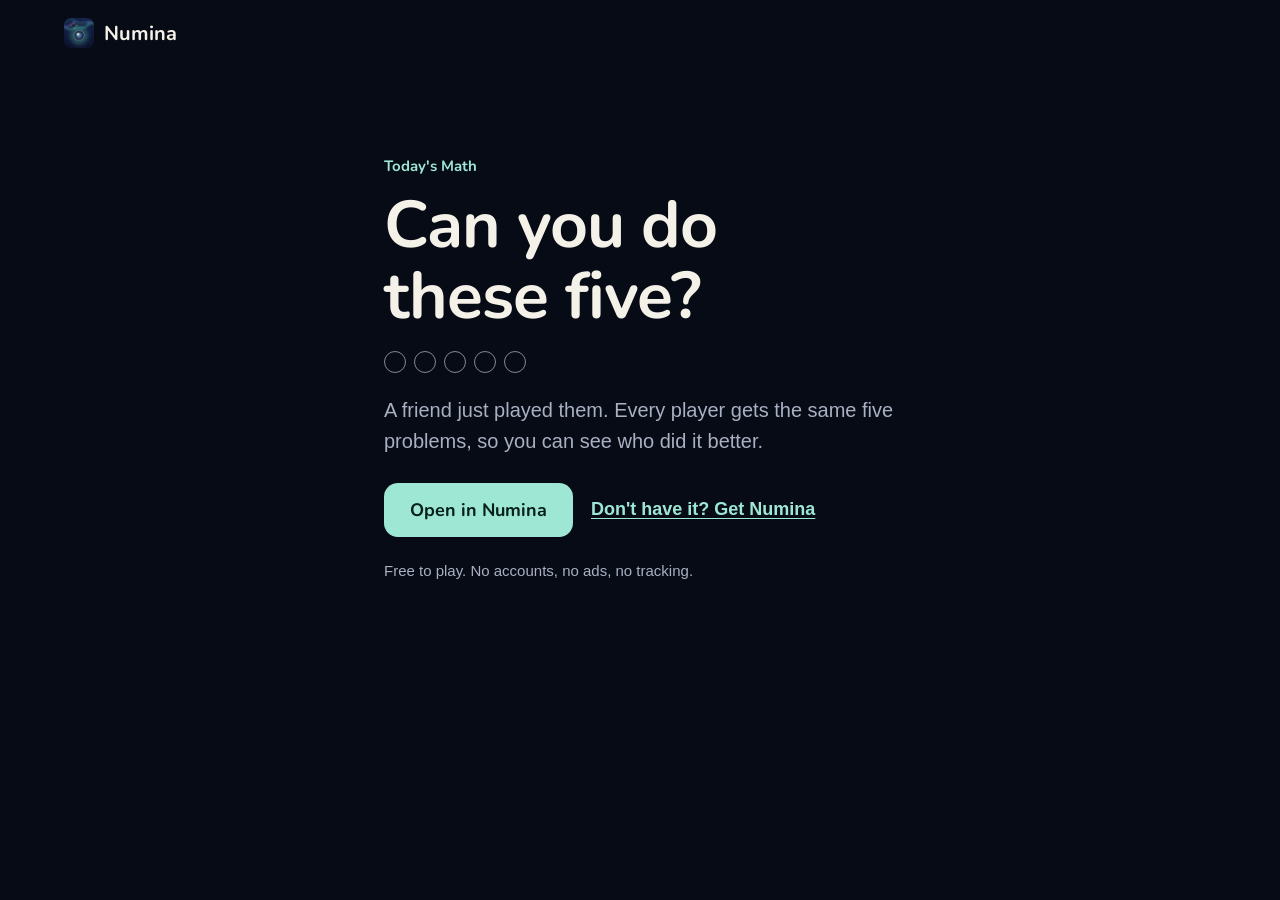
==== commit 04e127bc: "Rebuild the site around today's real problem The first screen is now today's actual first problem fr" ====
--- a/day/index.html
+++ b/day/index.html
@@ -7,33 +7,23 @@
 <meta name="description" content="Five problems. The same five for everyone. Can you beat this result?">
 <meta property="og:title" content="Numina · Today's Math">
 <meta property="og:description" content="Five problems. The same five for everyone, everywhere.">
-<meta property="og:image" content="https://numina.bytexio.com/img/iphone-01_home.png">
-<meta name="theme-color" content="#0B1026">
+<meta property="og:image" content="https://numina.bytexio.com/img/og.jpg">
+<meta name="theme-color" content="#070B16">
 <link rel="icon" href="/img/icon.png">
 <link rel="stylesheet" href="/style.css">
-<style>
-  .challenge { min-height: 80vh; display: grid; place-items: center; text-align: center; }
-  .dots { display: flex; gap: 12px; justify-content: center; margin: 22px 0 8px; }
-  .dots i { width: 26px; height: 26px; border-radius: 50%; border: 2px solid rgba(155,160,184,.5); }
-  .card { max-width: 440px; padding: 34px 28px; border-radius: var(--radius-lg);
-          background: rgba(21,27,56,.75); border: 1px solid rgba(255,255,255,.08); }
-  .small { font-size: 13px; color: var(--starlight-dim); margin-top: 16px; }
-</style>
 </head>
 <body>
-<div class="sky"></div><div class="stars"></div>
-<main class="wrap challenge">
-  <div class="card">
-    <div class="eyebrow" id="day">Today's Math</div>
-    <h1 style="font-size:40px;margin:10px 0 6px">Can you do<br><span class="glow">these five?</span></h1>
-    <div class="dots" aria-hidden="true"><i></i><i></i><i></i><i></i><i></i></div>
-    <p class="lede" style="margin:10px auto 24px">The same five problems for everyone, everywhere. A friend just played them.</p>
-    <div class="cta-row" style="justify-content:center">
-      <a class="cta" id="open" href="#">Open in Numina</a>
-      <a class="cta ghost" id="store" href="https://apps.apple.com/app/id6811761967">Get Numina</a>
-    </div>
-    <p class="small">Free to play. No accounts, no tracking.</p>
+<header class="bar"><a class="brand" href="/"><img src="/img/icon.png" alt="" width="30" height="30"> Numina</a></header>
+<main class="challenge">
+  <p class="meta" id="day">Today's Math</p>
+  <h1 id="headline">Can you do these five?</h1>
+  <div class="dots" aria-hidden="true"><i></i><i></i><i></i><i></i><i></i></div>
+  <p class="lede" id="lede">A friend just played them. Every player gets the same five problems, so you can see who did it better.</p>
+  <div class="actions">
+    <a class="get" id="open" href="#">Open in Numina</a>
+    <a class="ghost" id="store" href="https://testflight.apple.com/join/gk9ESn7c">Don't have it? Get Numina</a>
   </div>
+  <p class="small-print">Free to play. No accounts, no ads, no tracking.</p>
 </main>
 <script>
   // Day number from ?d=, clamped to a positive integer — never echoed as HTML.
@@ -49,6 +39,10 @@
     ? "&c=" + +c + "&s=" + +s : "";
   var deep = "numina://daily" + (d ? "?day=" + d + "&v=" + v + mark : "");
   document.getElementById("open").setAttribute("href", deep);
+  if (mark) {
+    document.getElementById("headline").textContent = "Beat " + +c + "/5 in " + +s + "s.";
+    document.getElementById("lede").textContent = "That's your friend's score. Same five problems. Your turn.";
+  }
 </script>
 </body>
 </html>
--- a/style.css
+++ b/style.css
@@ -1,1192 +1,196 @@
-:root {
-  --font-sans: -apple-system, BlinkMacSystemFont, "SF Pro Display", "SF Pro Text", "Segoe UI", Roboto, Helvetica, Arial, sans-serif;
-  --font-mono: "SF Mono", ui-monospace, Menlo, Monaco, "Cascadia Mono", Consolas, monospace;
-  
-  /* Aurora Theme (Default) */
-  --bg-space: #070B16;
-  --bg-card: rgba(15, 23, 42, 0.65);
-  --bg-card-hover: rgba(22, 34, 60, 0.75);
-  --bg-card-solid: #0d1527;
-  --border-glass: rgba(94, 234, 212, 0.16);
-  --border-glass-subtle: rgba(255, 255, 255, 0.08);
-  --text-primary: #F8FAFC;
-  --text-secondary: #94A3B8;
-  --text-tertiary: #64748B;
-  --accent-primary: #5EEAD4;
-  --accent-secondary: #38BDF8;
-  --accent-glow: rgba(94, 234, 212, 0.28);
-  --accent-glow-subtle: rgba(94, 234, 212, 0.12);
-  --badge-bg: rgba(94, 234, 212, 0.1);
-  --badge-border: rgba(94, 234, 212, 0.3);
-  --cta-bg: linear-gradient(135deg, #5EEAD4 0%, #38BDF8 100%);
-  --cta-text: #051622;
-  --canvas-particle: rgba(94, 234, 212, 0.6);
-  --glass-blur: blur(24px);
-  --radius-sm: 8px;
-  --radius-md: 16px;
-  --radius-lg: 24px;
-  --radius-xl: 36px;
-  --radius-full: 9999px;
-  --shadow-glow: 0 0 60px -10px var(--accent-glow);
-  --shadow-card: 0 20px 40px -15px rgba(0, 0, 0, 0.6);
+/* Numina. The night sky from the app, then big numerals and real screens.
+   Colours are the app's own sky palettes (Theme.swift), so every token flips
+   with the sky picker. SF Rounded on Apple devices, Nunito everywhere else. */
+@font-face {
+  font-family: "Nunito";
+  src: url("/fonts/nunito-latin-wght-normal.woff2") format("woff2");
+  font-weight: 200 1000;
+  font-display: swap;
 }
 
-[data-theme="ember"] {
-  --bg-space: #120C0E;
-  --bg-card: rgba(36, 20, 24, 0.65);
-  --bg-card-hover: rgba(52, 28, 34, 0.75);
-  --bg-card-solid: #1d1216;
-  --border-glass: rgba(232, 160, 106, 0.2);
-  --text-primary: #FFF5EE;
-  --text-secondary: #C4A49B;
-  --text-tertiary: #876F68;
-  --accent-primary: #E8A06A;
-  --accent-secondary: #F43F5E;
-  --accent-glow: rgba(232, 160, 106, 0.32);
-  --accent-glow-subtle: rgba(232, 160, 106, 0.14);
-  --badge-bg: rgba(232, 160, 106, 0.12);
-  --badge-border: rgba(232, 160, 106, 0.35);
-  --cta-bg: linear-gradient(135deg, #E8A06A 0%, #FB7185 100%);
-  --cta-text: #1F0D05;
-  --canvas-particle: rgba(232, 160, 106, 0.7);
+:root {
+  --night: #070b16;
+  --raised: #12182a;
+  --primary: #9ee7d4;
+  --accent: #e8b15a;
+  --ink: #f4f1e8;
+  --dim: #a9b0c2;
+  --line: rgba(244, 241, 232, 0.14);
+  --on-primary: #07201a;
+  --glow: rgba(158, 231, 212, 0.13);
+  --display: ui-rounded, "SF Pro Rounded", "Nunito", system-ui, sans-serif;
+  --body: -apple-system, BlinkMacSystemFont, "Segoe UI", Roboto, "Helvetica Neue", Arial, sans-serif;
+  --gutter: clamp(20px, 5vw, 72px);
+  color-scheme: dark;
+}
+:root[data-sky="emberDusk"] { --night: #120c0e; --raised: #261722; --primary: #e8a06a; --accent: #e8b15a; --ink: #fbf3ea; --dim: #bfaea6; --on-primary: #2a1508; --glow: rgba(232, 160, 106, 0.14); }
+:root[data-sky="deepViolet"] { --night: #0c0a16; --raised: #1b1338; --primary: #b7a8e8; --accent: #e0a0c0; --dim: #aba6c4; --on-primary: #171033; --glow: rgba(183, 168, 232, 0.14); }
+:root[data-sky="starlightMono"] { --night: #0a0a0f; --raised: #17171f; --primary: #e8e6f0; --accent: #ffffff; --dim: #a6a5b4; --on-primary: #101014; --glow: rgba(232, 230, 240, 0.09); }
+:root[data-sky="daylight"] { --night: #f6f1e7; --raised: #ebe4d6; --primary: #b5694a; --accent: #8a4a32; --ink: #1c1915; --dim: #655c50; --line: rgba(28, 25, 21, 0.16); --on-primary: #fff8f0; --glow: rgba(181, 105, 74, 0.1); color-scheme: light; }
+
+*, *::before, *::after { box-sizing: border-box; }
+html { scroll-behavior: smooth; -webkit-text-size-adjust: 100%; background: var(--night); }
+body { margin: 0; overflow-x: clip; background: var(--night); color: var(--ink); font: 400 18px/1.55 var(--body); -webkit-font-smoothing: antialiased; }
+img { max-width: 100%; height: auto; display: block; }
+a { color: var(--primary); text-underline-offset: 3px; }
+h1, h2, h3 { font-family: var(--display); font-weight: 700; line-height: 1.08; margin: 0; text-wrap: balance; letter-spacing: -0.015em; }
+h2 { font-size: clamp(34px, 4.6vw, 58px); }
+p { margin: 0; }
+:focus-visible { outline: 2px solid var(--primary); outline-offset: 3px; border-radius: 4px; }
+.visually-hidden { position: absolute; width: 1px; height: 1px; overflow: hidden; clip-path: inset(50%); white-space: nowrap; }
+[hidden] { display: none !important; }
+
+#stars { position: absolute; inset: 0 0 auto; width: 100%; pointer-events: none; z-index: 0; }
+.home main, .bar, .foot { position: relative; z-index: 1; }
+.home main { overflow-x: clip; }
+
+/* Top bar */
+.bar { display: flex; align-items: center; gap: 28px; padding: 18px var(--gutter); }
+.brand { display: inline-flex; align-items: center; gap: 10px; color: var(--ink); text-decoration: none; font: 700 20px var(--display); }
+.brand img { border-radius: 7px; width: 30px; height: 30px; }
+.bar nav { display: flex; gap: 26px; margin-left: auto; }
+.bar nav a { color: var(--dim); text-decoration: none; font-size: 15px; }
+.bar nav a:hover { color: var(--ink); }
+
+.get { display: inline-block; padding: 15px 26px; border-radius: 14px; background: var(--primary); color: var(--on-primary); font: 700 18px var(--display); text-decoration: none; transition: transform 0.15s; }
+.get:hover { transform: translateY(-1px); }
+.get.small { padding: 9px 16px; font-size: 15px; border-radius: 10px; }
+
+/* Phones: real screens, one quiet edge */
+.phone { margin: 0; border-radius: 13.5% / 6.2%; overflow: hidden; border: 1px solid var(--line); background: var(--raised); box-shadow: 0 30px 70px rgba(0, 0, 0, 0.35); }
+
+/* Hero: the problem is the headline */
+.hero { display: grid; grid-template-columns: minmax(0, 1fr) minmax(240px, 340px); gap: clamp(32px, 6vw, 96px); align-items: center; padding: clamp(28px, 5vw, 72px) var(--gutter) 40px; max-width: 1320px; margin: 0 auto; }
+.hero::before { content: ""; position: absolute; left: -10%; right: -10%; top: -160px; height: 760px; background: radial-gradient(50% 55% at 30% 45%, var(--glow), transparent 72%); pointer-events: none; z-index: -1; }
+.meta { color: var(--primary); font: 700 15px var(--display); font-variant-numeric: tabular-nums; margin-bottom: 14px; }
+.hero h1 { font-size: clamp(22px, 2.5vw, 30px); font-weight: 600; color: var(--dim); letter-spacing: 0; }
+.puzzle { margin-top: clamp(18px, 3vw, 34px); }
+.problem { font: 700 clamp(52px, 9.2vw, 128px)/1.02 var(--display); letter-spacing: -0.025em; font-variant-numeric: tabular-nums; }
+.problem.long { font-size: clamp(42px, 7.2vw, 100px); }
+.answer-row { display: flex; gap: 10px; margin-top: clamp(22px, 3vw, 34px); max-width: 400px; }
+.answer-row input { flex: 1; min-width: 0; padding: 14px 18px; border-radius: 14px; border: 1px solid var(--line); background: var(--raised); color: var(--ink); font: 700 24px var(--display); font-variant-numeric: tabular-nums; }
+.answer-row input::placeholder { color: var(--dim); font-weight: 500; font-size: 18px; }
+.answer-row button, .choices button { padding: 14px 24px; border: 0; border-radius: 14px; background: var(--primary); color: var(--on-primary); font: 700 18px var(--display); cursor: pointer; }
+.choices { display: grid; grid-template-columns: repeat(2, minmax(0, 1fr)); gap: 10px; margin-top: 26px; max-width: 400px; }
+.choices button { background: var(--raised); color: var(--ink); border: 1px solid var(--line); font-size: 22px; }
+.progress { display: flex; align-items: center; flex-wrap: wrap; gap: 12px 16px; margin-top: 22px; color: var(--dim); font-size: 16px; }
+.dots { display: inline-flex; gap: 8px; }
+.dots i { width: 16px; height: 16px; border-radius: 50%; border: 1.5px solid var(--dim); opacity: 0.75; }
+.dots i.lit { background: var(--primary); border-color: var(--primary); opacity: 1; box-shadow: 0 0 16px var(--primary); }
+.after { margin-top: 22px; }
+.miss { animation: nudge 0.28s ease; }
+@keyframes nudge { 25% { transform: translateX(-5px); } 75% { transform: translateX(5px); } }
+
+.ticker { position: relative; padding: 16px var(--gutter); text-align: left; border-block: 1px solid var(--line); color: var(--dim); font-size: 16px; font-variant-numeric: tabular-nums; }
+.ticker strong { color: var(--accent); font-weight: 700; }
+
+/* Sections */
+.split, .skies { display: grid; grid-template-columns: minmax(0, 1.05fr) minmax(0, 1fr); gap: clamp(36px, 7vw, 110px); align-items: center; padding: clamp(72px, 10vw, 140px) var(--gutter); max-width: 1320px; margin: 0 auto; }
+.copy { display: grid; gap: 18px; max-width: 34em; }
+.copy > p { color: var(--dim); }
+.share-line { font: 700 clamp(24px, 3vw, 34px) var(--display); color: var(--ink) !important; font-variant-numeric: tabular-nums; }
+.share-line span { color: var(--primary); letter-spacing: 0.04em; margin-right: 8px; }
+.pair { display: grid; grid-template-columns: repeat(2, minmax(0, 1fr)); gap: clamp(14px, 2vw, 26px); }
+.pair .drop { margin-top: 12%; margin-bottom: -12%; }
+.flip { grid-template-columns: minmax(220px, 360px) minmax(0, 1fr); }
+.plain { list-style: none; margin: 8px 0 0; padding: 0; }
+.plain li { padding: 14px 0; border-top: 1px solid var(--line); color: var(--dim); font-size: 17px; }
+.plain b { display: block; color: var(--ink); font-family: var(--display); font-size: 19px; }
+
+.duel { background: var(--raised); padding: clamp(72px, 10vw, 130px) var(--gutter); }
+.duel-head { max-width: 1176px; margin: 0 auto clamp(36px, 5vw, 64px); display: grid; grid-template-columns: minmax(0, 1.15fr) minmax(0, 1fr); gap: clamp(24px, 5vw, 80px); align-items: end; }
+.duel-head p { color: var(--dim); }
+.duel-body { max-width: 1176px; margin: 0 auto; display: grid; grid-template-columns: minmax(0, 300px) minmax(0, 300px) minmax(0, 1fr); gap: clamp(16px, 2.5vw, 34px); align-items: center; }
+.facts-list { list-style: none; padding: 0 0 0 clamp(0px, 2vw, 28px); margin: 0; }
+.facts-list li { padding: 16px 0; border-top: 1px solid var(--line); color: var(--dim); font-size: 17px; }
+.facts-list li:first-child { border-top: 0; }
+.facts-list b { display: block; color: var(--ink); font: 700 20px var(--display); }
+
+.everywhere { padding: clamp(72px, 10vw, 130px) var(--gutter) 0; max-width: 1320px; margin: 0 auto; }
+.spots { display: grid; grid-template-columns: minmax(0, 1.5fr) minmax(0, 0.8fr) minmax(0, 1fr); gap: clamp(20px, 4vw, 56px); margin-top: clamp(32px, 5vw, 56px); align-items: end; }
+.spots figure { margin: 0; }
+.spots img { border-radius: 22px; border: 1px solid var(--line); }
+.spots figcaption { margin-top: 14px; color: var(--dim); font-size: 16px; }
+.spots b { display: block; color: var(--ink); font: 700 19px var(--display); }
+.big { font: 700 clamp(100px, 13vw, 180px)/0.9 var(--display); color: var(--primary); }
+
+.skies { grid-template-columns: minmax(0, 1fr) minmax(220px, 330px); }
+.sky-picker { display: flex; flex-wrap: wrap; gap: 8px; margin-top: 6px; }
+.sky-picker button { display: inline-flex; align-items: center; gap: 9px; padding: 10px 15px; border-radius: 12px; border: 1px solid var(--line); background: transparent; color: var(--ink); font: 600 16px var(--display); cursor: pointer; }
+.sky-picker button[aria-pressed="true"] { border-color: var(--primary); background: var(--raised); }
+.sky-picker i { width: 14px; height: 14px; border-radius: 50%; }
+[data-sky="aurora"] > i { background: #9ee7d4; }
+[data-sky="emberDusk"] > i { background: #e8a06a; }
+[data-sky="deepViolet"] > i { background: #b7a8e8; }
+[data-sky="starlightMono"] > i { background: #e8e6f0; }
+[data-sky="daylight"] > i { background: #b5694a; }
+
+.free { padding: clamp(64px, 9vw, 120px) var(--gutter); max-width: 1176px; margin: 0 auto; border-top: 1px solid var(--line); }
+.columns { display: grid; grid-template-columns: repeat(2, minmax(0, 1fr)); gap: clamp(28px, 6vw, 90px); margin-top: clamp(28px, 4vw, 48px); }
+.columns h3 { font-size: 22px; margin-bottom: 10px; }
+.columns ul { list-style: none; padding: 0; margin: 0; }
+.columns li { padding: 11px 0; border-top: 1px solid var(--line); color: var(--dim); }
+.note { margin-top: 18px; color: var(--dim); font-size: 15px; }
+
+.promise { padding: clamp(60px, 9vw, 110px) var(--gutter); background: var(--raised); }
+.promise p:first-child { font: 700 clamp(40px, 7vw, 92px)/1.02 var(--display); letter-spacing: -0.02em; max-width: 1176px; margin: 0 auto; }
+.promise .sub { max-width: 1176px; margin: 22px auto 0; color: var(--dim); }
+
+.close { padding: clamp(80px, 11vw, 150px) var(--gutter); max-width: 1176px; margin: 0 auto; }
+.close p { color: var(--dim); margin: 10px 0 26px; font-size: 21px; }
+.close .fine { font-size: 15px; margin: 18px 0 0; }
+
+.foot { display: flex; flex-wrap: wrap; gap: 12px 28px; align-items: center; padding: 26px var(--gutter); border-top: 1px solid var(--line); color: var(--dim); font-size: 14px; }
+.foot p:first-child { flex: 1 1 320px; }
+.foot nav { display: flex; gap: 20px; }
+.foot a { color: var(--dim); }
+
+/* Today's Math landing page */
+.challenge { max-width: 640px; margin: 0 auto; padding: clamp(40px, 8vw, 90px) var(--gutter); }
+.challenge h1 { font-size: clamp(40px, 7vw, 66px); margin-bottom: 16px; }
+.challenge .lede { color: var(--dim); margin-bottom: 26px; }
+.challenge .dots { margin: 2px 0 22px; }
+.challenge .dots i { width: 22px; height: 22px; }
+.challenge .actions { display: flex; flex-wrap: wrap; gap: 12px; align-items: center; }
+.ghost { color: var(--primary); font-weight: 600; padding: 12px 6px; }
+.challenge .small-print { color: var(--dim); font-size: 15px; margin-top: 22px; }
+
+/* Legal and press pages */
+.wrap { max-width: 860px; margin: 0 auto; padding: 0 var(--gutter); }
+.wrap > nav { display: flex; align-items: center; justify-content: space-between; padding: 18px 0; }
+.wrap > nav ul { display: flex; gap: 20px; list-style: none; margin: 0; padding: 0; }
+.wrap > nav ul a { color: var(--dim); text-decoration: none; font-size: 15px; }
+.legal, .press { padding: 24px 0 70px; }
+.legal h1, .press h1 { font-size: clamp(36px, 5vw, 52px); margin-bottom: 10px; }
+.legal h2, .press h2 { font-size: 24px; margin: 36px 0 8px; }
+.legal p, .legal li, .press p, .press li { color: var(--dim); }
+.legal p, .press p { margin: 10px 0; }
+.legal strong { color: var(--ink); }
+.eyebrow { color: var(--primary); font: 700 15px var(--display); margin-bottom: 10px; }
+.lede { font-size: 20px; }
+.wrap > footer { padding: 24px 0; border-top: 1px solid var(--line); color: var(--dim); font-size: 14px; }
+.wrap > footer .row { display: flex; flex-wrap: wrap; gap: 12px; justify-content: space-between; }
+.wrap > footer a { color: var(--dim); margin-left: 16px; }
+.lost { padding: 12vh 0; }
+
+@media (max-width: 900px) {
+  .bar nav { display: none; }
+  .bar .get { margin-left: auto; }
+  .hero { grid-template-columns: minmax(0, 1fr); }
+  .hero-phone { max-width: 270px; justify-self: center; margin-top: 18px; }
+  .split, .skies, .flip { grid-template-columns: minmax(0, 1fr); }
+  .flip .phone, .skies .phone { max-width: 280px; justify-self: center; }
+  .flip .phone { order: 2; }
+  .duel-head { grid-template-columns: minmax(0, 1fr); }
+  .duel-body { grid-template-columns: repeat(2, minmax(0, 1fr)); }
+  .facts-list { grid-column: 1 / -1; padding-left: 0; }
+  .spots { grid-template-columns: repeat(2, minmax(0, 1fr)); }
+  .spots figure:first-child, .ipad-note { grid-column: 1 / -1; }
+  .watch { max-width: 240px; grid-column: 1 / -1; }
+  .columns { grid-template-columns: minmax(0, 1fr); }
 }
 
-[data-theme="violet"] {
-  --bg-space: #0C0A16;
-  --bg-card: rgba(26, 20, 48, 0.65);
-  --bg-card-hover: rgba(38, 30, 68, 0.75);
-  --bg-card-solid: #151128;
-  --border-glass: rgba(183, 168, 232, 0.2);
-  --text-primary: #F5F3FF;
-  --text-secondary: #A79CC4;
-  --text-tertiary: #6E6588;
-  --accent-primary: #B7A8E8;
-  --accent-secondary: #818CF8;
-  --accent-glow: rgba(183, 168, 232, 0.32);
-  --accent-glow-subtle: rgba(183, 168, 232, 0.14);
-  --badge-bg: rgba(183, 168, 232, 0.12);
-  --badge-border: rgba(183, 168, 232, 0.35);
-  --cta-bg: linear-gradient(135deg, #B7A8E8 0%, #818CF8 100%);
-  --cta-text: #0E0924;
-  --canvas-particle: rgba(183, 168, 232, 0.7);
+@media (prefers-reduced-motion: reduce) {
+  html { scroll-behavior: auto; }
+  *, *::before, *::after { animation: none !important; transition: none !important; }
 }
-
-[data-theme="starlight"] {
-  --bg-space: #0A0A0F;
-  --bg-card: rgba(24, 24, 32, 0.65);
-  --bg-card-hover: rgba(36, 36, 48, 0.75);
-  --bg-card-solid: #14141c;
-  --border-glass: rgba(232, 230, 240, 0.18);
-  --text-primary: #FFFFFF;
-  --text-secondary: #A0A0B2;
-  --text-tertiary: #656575;
-  --accent-primary: #E8E6F0;
-  --accent-secondary: #CBD5E1;
-  --accent-glow: rgba(232, 230, 240, 0.28);
-  --accent-glow-subtle: rgba(232, 230, 240, 0.12);
-  --badge-bg: rgba(232, 230, 240, 0.1);
-  --badge-border: rgba(232, 230, 240, 0.3);
-  --cta-bg: linear-gradient(135deg, #FFFFFF 0%, #CBD5E1 100%);
-  --cta-text: #0A0A0F;
-  --canvas-particle: rgba(255, 255, 255, 0.7);
-}
-
-[data-theme="daylight"] {
-  --bg-space: #F6F1E7;
-  --bg-card: rgba(255, 255, 255, 0.75);
-  --bg-card-hover: rgba(255, 255, 255, 0.95);
-  --bg-card-solid: #FFFFFF;
-  --border-glass: rgba(181, 105, 74, 0.22);
-  --border-glass-subtle: rgba(0, 0, 0, 0.08);
-  --text-primary: #2C241E;
-  --text-secondary: #6B5B51;
-  --text-tertiary: #9C897E;
-  --accent-primary: #B5694A;
-  --accent-secondary: #D97706;
-  --accent-glow: rgba(181, 105, 74, 0.25);
-  --accent-glow-subtle: rgba(181, 105, 74, 0.12);
-  --badge-bg: rgba(181, 105, 74, 0.1);
-  --badge-border: rgba(181, 105, 74, 0.3);
-  --cta-bg: linear-gradient(135deg, #B5694A 0%, #D97706 100%);
-  --cta-text: #FFFFFF;
-  --canvas-particle: rgba(181, 105, 74, 0.6);
-  --shadow-card: 0 20px 40px -15px rgba(90, 60, 40, 0.15);
-}
-
-/* RESET & BASE */
-*, *::before, *::after {
-  box-sizing: border-box;
-  margin: 0;
-  padding: 0;
-}
-
-html {
-  font-family: var(--font-sans);
-  background-color: var(--bg-space);
-  color: var(--text-primary);
-  scroll-behavior: smooth;
-  -webkit-font-smoothing: antialiased;
-  -moz-osx-font-smoothing: grayscale;
-  transition: background-color 0.4s cubic-bezier(0.16, 1, 0.3, 1), color 0.4s cubic-bezier(0.16, 1, 0.3, 1);
-}
-
-body {
-  position: relative;
-  overflow-x: hidden;
-  line-height: 1.5;
-}
-
-/* BACKGROUND CANVAS (AURORA SKY) */
-#aurora-canvas {
-  position: fixed;
-  top: 0;
-  left: 0;
-  width: 100vw;
-  height: 100vh;
-  z-index: -1;
-  pointer-events: none;
-  opacity: 0.85;
-}
-
-/* LAYOUT CONTAINER */
-.container {
-  max-width: 1200px;
-  margin: 0 auto;
-  padding: 0 24px;
-}
-
-/* NAVIGATION */
-.nav-wrapper {
-  position: sticky;
-  top: 16px;
-  z-index: 100;
-  padding: 0 24px;
-  margin-bottom: 32px;
-}
-
-.nav {
-  max-width: 1100px;
-  margin: 0 auto;
-  display: flex;
-  align-items: center;
-  justify-content: space-between;
-  padding: 12px 24px;
-  background: var(--bg-card);
-  backdrop-filter: var(--glass-blur);
-  -webkit-backdrop-filter: var(--glass-blur);
-  border: 1px solid var(--border-glass-subtle);
-  border-radius: var(--radius-full);
-  box-shadow: 0 10px 30px -10px rgba(0, 0, 0, 0.5);
-  transition: all 0.3s ease;
-}
-
-.brand {
-  display: flex;
-  align-items: center;
-  gap: 12px;
-  text-decoration: none;
-  color: var(--text-primary);
-  font-weight: 700;
-  font-size: 1.25rem;
-  letter-spacing: -0.02em;
-}
-
-.brand-icon {
-  width: 36px;
-  height: 36px;
-  border-radius: 9px;
-  box-shadow: 0 4px 12px var(--accent-glow);
-  transition: transform 0.3s cubic-bezier(0.34, 1.56, 0.64, 1);
-}
-
-.brand:hover .brand-icon {
-  transform: rotate(5deg) scale(1.05);
-}
-
-.nav-links {
-  display: flex;
-  align-items: center;
-  gap: 24px;
-  list-style: none;
-}
-
-.nav-links a {
-  text-decoration: none;
-  color: var(--text-secondary);
-  font-size: 0.95rem;
-  font-weight: 500;
-  transition: color 0.2s ease;
-}
-
-.nav-links a:hover {
-  color: var(--accent-primary);
-}
-
-.nav-cta {
-  display: inline-flex;
-  align-items: center;
-  gap: 8px;
-  background: var(--cta-bg);
-  color: var(--cta-text) !important;
-  font-weight: 600;
-  padding: 8px 18px;
-  border-radius: var(--radius-full);
-  text-decoration: none;
-  box-shadow: 0 4px 16px var(--accent-glow-subtle);
-  transition: transform 0.2s cubic-bezier(0.34, 1.56, 0.64, 1), box-shadow 0.2s ease;
-}
-
-.nav-cta:hover {
-  transform: translateY(-2px) scale(1.02);
-  box-shadow: 0 6px 24px var(--accent-glow);
-}
-
-/* HERO SECTION */
-.hero {
-  padding: 60px 0 100px;
-  position: relative;
-}
-
-.hero-grid {
-  display: grid;
-  grid-template-columns: 1fr 1fr;
-  gap: 60px;
-  align-items: center;
-}
-
-.hero-badge {
-  display: inline-flex;
-  align-items: center;
-  gap: 8px;
-  padding: 6px 14px;
-  background: var(--badge-bg);
-  border: 1px solid var(--badge-border);
-  border-radius: var(--radius-full);
-  color: var(--accent-primary);
-  font-size: 0.825rem;
-  font-weight: 600;
-  text-transform: uppercase;
-  letter-spacing: 0.06em;
-  margin-bottom: 24px;
-}
-
-.hero-badge-dot {
-  width: 8px;
-  height: 8px;
-  border-radius: 50%;
-  background: var(--accent-primary);
-  box-shadow: 0 0 10px var(--accent-primary);
-  animation: pulse-glow 2s infinite ease-in-out;
-}
-
-@keyframes pulse-glow {
-  0%, 100% { opacity: 1; transform: scale(1); }
-  50% { opacity: 0.4; transform: scale(0.85); }
-}
-
-.hero-title {
-  font-size: 3.75rem;
-  font-weight: 800;
-  line-height: 1.08;
-  letter-spacing: -0.035em;
-  margin-bottom: 24px;
-}
-
-.hero-title .gradient-text {
-  background: var(--cta-bg);
-  -webkit-background-clip: text;
-  -webkit-text-fill-color: transparent;
-  display: inline-block;
-}
-
-.hero-subtitle {
-  font-size: 1.25rem;
-  line-height: 1.6;
-  color: var(--text-secondary);
-  margin-bottom: 36px;
-  max-width: 520px;
-}
-
-.hero-actions {
-  display: flex;
-  align-items: center;
-  gap: 16px;
-  flex-wrap: wrap;
-  margin-bottom: 40px;
-}
-
-.btn-primary {
-  display: inline-flex;
-  align-items: center;
-  gap: 10px;
-  background: var(--cta-bg);
-  color: var(--cta-text);
-  font-size: 1.1rem;
-  font-weight: 600;
-  padding: 16px 32px;
-  border-radius: var(--radius-full);
-  text-decoration: none;
-  box-shadow: 0 8px 28px var(--accent-glow);
-  transition: transform 0.2s cubic-bezier(0.34, 1.56, 0.64, 1), box-shadow 0.2s ease;
-}
-
-.btn-primary:hover {
-  transform: translateY(-3px) scale(1.02);
-  box-shadow: 0 12px 36px var(--accent-glow);
-}
-
-.btn-secondary {
-  display: inline-flex;
-  align-items: center;
-  gap: 10px;
-  background: var(--bg-card);
-  color: var(--text-primary);
-  font-size: 1.05rem;
-  font-weight: 600;
-  padding: 16px 28px;
-  border-radius: var(--radius-full);
-  text-decoration: none;
-  border: 1px solid var(--border-glass-subtle);
-  backdrop-filter: var(--glass-blur);
-  -webkit-backdrop-filter: var(--glass-blur);
-  transition: all 0.2s ease;
-}
-
-.btn-secondary:hover {
-  background: var(--bg-card-hover);
-  border-color: var(--border-glass);
-  transform: translateY(-2px);
-}
-
-.hero-trust {
-  display: flex;
-  align-items: center;
-  gap: 24px;
-  color: var(--text-tertiary);
-  font-size: 0.875rem;
-}
-
-.trust-item {
-  display: flex;
-  align-items: center;
-  gap: 6px;
-}
-
-.trust-item svg {
-  color: var(--accent-primary);
-}
-
-/* PLAYABLE PUZZLE SIMULATOR (HERO RIGHT) */
-.hero-visual {
-  position: relative;
-  display: flex;
-  justify-content: center;
-}
-
-.playable-device-wrapper {
-  position: relative;
-  width: 100%;
-  max-width: 380px;
-}
-
-.playable-phone {
-  background: #0d121f;
-  border-radius: 46px;
-  padding: 14px;
-  box-shadow: 0 25px 60px -15px rgba(0, 0, 0, 0.8), 0 0 0 1px rgba(255, 255, 255, 0.12), 0 0 40px var(--accent-glow-subtle);
-  position: relative;
-  transition: transform 0.3s ease, box-shadow 0.3s ease;
-}
-
-.playable-phone:hover {
-  box-shadow: 0 30px 80px -15px rgba(0, 0, 0, 0.9), 0 0 0 1px var(--border-glass), 0 0 60px var(--accent-glow);
-}
-
-.phone-screen {
-  background: radial-gradient(circle at 50% 20%, #16203a 0%, #070B16 80%);
-  border-radius: 36px;
-  padding: 24px 20px;
-  position: relative;
-  overflow: hidden;
-  min-height: 540px;
-  display: flex;
-  flex-direction: column;
-  justify-content: space-between;
-}
-
-/* Phone status bar */
-.phone-top-bar {
-  display: flex;
-  justify-content: space-between;
-  align-items: center;
-  color: var(--text-tertiary);
-  font-size: 0.8rem;
-  font-family: var(--font-mono);
-  margin-bottom: 24px;
-}
-
-.phone-dynamic-island {
-  width: 90px;
-  height: 22px;
-  background: #000;
-  border-radius: 20px;
-  margin: 0 auto;
-}
-
-.puzzle-header {
-  text-align: center;
-  margin-bottom: 20px;
-}
-
-.puzzle-day-tag {
-  font-size: 0.75rem;
-  font-weight: 700;
-  text-transform: uppercase;
-  letter-spacing: 0.1em;
-  color: var(--accent-primary);
-  margin-bottom: 6px;
-}
-
-.puzzle-streak-pill {
-  display: inline-flex;
-  align-items: center;
-  gap: 4px;
-  font-size: 0.8rem;
-  color: #FBBF24;
-  background: rgba(251, 191, 36, 0.12);
-  padding: 2px 10px;
-  border-radius: var(--radius-full);
-}
-
-.puzzle-main {
-  text-align: center;
-  padding: 20px 0;
-  position: relative;
-}
-
-.target-number {
-  font-size: 3.5rem;
-  font-weight: 800;
-  letter-spacing: -0.04em;
-  color: #FFFFFF;
-  line-height: 1;
-  margin-bottom: 8px;
-  text-shadow: 0 0 30px var(--accent-glow);
-}
-
-.target-label {
-  font-size: 0.85rem;
-  color: var(--text-secondary);
-}
-
-.target-equation {
-  font-family: var(--font-mono);
-  font-size: 1.35rem;
-  margin: 16px 0;
-  min-height: 36px;
-  color: var(--accent-primary);
-  letter-spacing: 0.05em;
-  display: flex;
-  align-items: center;
-  justify-content: center;
-  gap: 8px;
-}
-
-.target-equation .placeholder {
-  display: inline-block;
-  width: 32px;
-  height: 32px;
-  border-radius: 8px;
-  background: rgba(255, 255, 255, 0.06);
-  border: 1px dashed var(--accent-primary);
-  line-height: 32px;
-  text-align: center;
-}
-
-.puzzle-choices {
-  display: grid;
-  grid-template-columns: repeat(3, 1fr);
-  gap: 10px;
-  margin-top: 15px;
-}
-
-.choice-btn {
-  background: rgba(255, 255, 255, 0.07);
-  border: 1px solid rgba(255, 255, 255, 0.12);
-  color: #FFFFFF;
-  font-size: 1.3rem;
-  font-weight: 700;
-  border-radius: 14px;
-  padding: 14px 0;
-  cursor: pointer;
-  transition: all 0.15s cubic-bezier(0.34, 1.56, 0.64, 1);
-  font-family: var(--font-mono);
-}
-
-.choice-btn:hover {
-  background: rgba(94, 234, 212, 0.2);
-  border-color: var(--accent-primary);
-  transform: translateY(-2px);
-  box-shadow: 0 6px 16px var(--accent-glow-subtle);
-}
-
-.choice-btn:active {
-  transform: scale(0.95);
-}
-
-.puzzle-feedback {
-  min-height: 24px;
-  text-align: center;
-  font-size: 0.85rem;
-  font-weight: 600;
-  margin-top: 14px;
-  transition: all 0.2s ease;
-}
-
-.puzzle-feedback.success {
-  color: #34D399;
-}
-
-.puzzle-feedback.shake {
-  color: #F87171;
-  animation: shake 0.4s ease-in-out;
-}
-
-@keyframes shake {
-  0%, 100% { transform: translateX(0); }
-  20%, 60% { transform: translateX(-6px); }
-  40%, 80% { transform: translateX(6px); }
-}
-
-.puzzle-dots {
-  display: flex;
-  justify-content: center;
-  gap: 8px;
-  margin-top: 16px;
-}
-
-.puzzle-dot {
-  width: 10px;
-  height: 10px;
-  border-radius: 50%;
-  background: rgba(255, 255, 255, 0.15);
-  transition: all 0.3s ease;
-}
-
-.puzzle-dot.active {
-  background: var(--accent-primary);
-  box-shadow: 0 0 10px var(--accent-primary);
-  transform: scale(1.2);
-}
-
-.puzzle-dot.completed {
-  background: #34D399;
-  box-shadow: 0 0 8px #34D399;
-}
-
-/* CELESTIAL THEME MORPHER SECTION */
-.themes-section {
-  padding: 100px 0;
-  position: relative;
-}
-
-.section-head {
-  text-align: center;
-  max-width: 680px;
-  margin: 0 auto 50px;
-}
-
-.section-badge {
-  display: inline-block;
-  padding: 5px 14px;
-  background: var(--badge-bg);
-  border: 1px solid var(--badge-border);
-  color: var(--accent-primary);
-  border-radius: var(--radius-full);
-  font-size: 0.8rem;
-  font-weight: 700;
-  text-transform: uppercase;
-  letter-spacing: 0.08em;
-  margin-bottom: 16px;
-}
-
-.section-title {
-  font-size: 2.75rem;
-  font-weight: 800;
-  letter-spacing: -0.03em;
-  margin-bottom: 16px;
-  line-height: 1.15;
-}
-
-.section-desc {
-  font-size: 1.15rem;
-  color: var(--text-secondary);
-  line-height: 1.6;
-}
-
-.theme-switcher-bar {
-  display: flex;
-  justify-content: center;
-  gap: 12px;
-  flex-wrap: wrap;
-  margin-bottom: 40px;
-}
-
-.theme-pill {
-  display: flex;
-  align-items: center;
-  gap: 10px;
-  padding: 10px 20px;
-  background: var(--bg-card);
-  border: 1px solid var(--border-glass-subtle);
-  border-radius: var(--radius-full);
-  color: var(--text-primary);
-  font-size: 0.95rem;
-  font-weight: 600;
-  cursor: pointer;
-  transition: all 0.25s ease;
-}
-
-.theme-pill:hover {
-  border-color: var(--border-glass);
-  background: var(--bg-card-hover);
-  transform: translateY(-2px);
-}
-
-.theme-pill.active {
-  border-color: var(--accent-primary);
-  box-shadow: 0 0 20px var(--accent-glow);
-  background: var(--bg-card-hover);
-}
-
-.theme-pill-dot {
-  width: 14px;
-  height: 14px;
-  border-radius: 50%;
-  border: 2px solid rgba(255, 255, 255, 0.4);
-}
-
-.dot-aurora { background: #5EEAD4; }
-.dot-ember { background: #E8A06A; }
-.dot-violet { background: #B7A8E8; }
-.dot-starlight { background: #E8E6F0; }
-.dot-daylight { background: #B5694A; }
-
-.theme-showcase-card {
-  max-width: 900px;
-  margin: 0 auto;
-  background: var(--bg-card);
-  border: 1px solid var(--border-glass);
-  border-radius: var(--radius-xl);
-  padding: 48px;
-  backdrop-filter: var(--glass-blur);
-  -webkit-backdrop-filter: var(--glass-blur);
-  box-shadow: var(--shadow-card);
-  display: grid;
-  grid-template-columns: 1fr 1fr;
-  gap: 40px;
-  align-items: center;
-}
-
-.theme-preview-img {
-  width: 100%;
-  border-radius: var(--radius-md);
-  box-shadow: 0 15px 35px rgba(0, 0, 0, 0.4);
-  transition: transform 0.4s ease;
-}
-
-.theme-showcase-card:hover .theme-preview-img {
-  transform: scale(1.02);
-}
-
-.theme-meta-title {
-  font-size: 1.85rem;
-  font-weight: 700;
-  margin-bottom: 12px;
-}
-
-.theme-meta-desc {
-  color: var(--text-secondary);
-  font-size: 1.05rem;
-  line-height: 1.6;
-  margin-bottom: 24px;
-}
-
-.theme-color-palette {
-  display: flex;
-  gap: 12px;
-}
-
-.swatch {
-  width: 38px;
-  height: 38px;
-  border-radius: 10px;
-  box-shadow: 0 4px 10px rgba(0,0,0,0.3);
-  border: 1px solid rgba(255, 255, 255, 0.1);
-}
-
-/* NEARBY & ONLINE DUEL SECTION */
-.duel-section {
-  padding: 100px 0;
-  position: relative;
-  overflow: hidden;
-}
-
-.duel-arena {
-  position: relative;
-  max-width: 1000px;
-  margin: 60px auto 0;
-  padding: 40px 20px;
-}
-
-#duel-beam-canvas {
-  position: absolute;
-  top: 0;
-  left: 0;
-  width: 100%;
-  height: 100%;
-  z-index: 1;
-  pointer-events: none;
-}
-
-.duel-phones-grid {
-  display: grid;
-  grid-template-columns: 1fr auto 1fr;
-  align-items: center;
-  gap: 40px;
-  position: relative;
-  z-index: 2;
-}
-
-.duel-phone-card {
-  background: var(--bg-card);
-  border: 1px solid var(--border-glass-subtle);
-  border-radius: var(--radius-lg);
-  padding: 24px;
-  backdrop-filter: var(--glass-blur);
-  -webkit-backdrop-filter: var(--glass-blur);
-  text-align: center;
-  box-shadow: var(--shadow-card);
-  transition: transform 0.3s ease, border-color 0.3s ease;
-}
-
-.duel-phone-card:hover {
-  transform: translateY(-4px);
-  border-color: var(--accent-primary);
-}
-
-.duel-phone-card img {
-  width: 100%;
-  max-width: 260px;
-  border-radius: 20px;
-  margin-bottom: 16px;
-  box-shadow: 0 10px 30px rgba(0, 0, 0, 0.4);
-}
-
-.duel-player-pill {
-  display: inline-flex;
-  align-items: center;
-  gap: 8px;
-  padding: 6px 14px;
-  background: rgba(255, 255, 255, 0.08);
-  border-radius: var(--radius-full);
-  font-weight: 600;
-  font-size: 0.9rem;
-}
-
-.duel-vs-badge {
-  display: flex;
-  flex-direction: column;
-  align-items: center;
-  justify-content: center;
-  width: 80px;
-  height: 80px;
-  background: var(--bg-card-solid);
-  border: 2px solid var(--accent-primary);
-  border-radius: 50%;
-  box-shadow: 0 0 30px var(--accent-glow);
-  font-weight: 900;
-  font-size: 1.35rem;
-  color: var(--accent-primary);
-  z-index: 5;
-  animation: pulse-vs 3s infinite ease-in-out;
-}
-
-@keyframes pulse-vs {
-  0%, 100% { transform: scale(1); box-shadow: 0 0 25px var(--accent-glow); }
-  50% { transform: scale(1.08); box-shadow: 0 0 45px var(--accent-glow); }
-}
-
-.duel-features-grid {
-  display: grid;
-  grid-template-columns: repeat(3, 1fr);
-  gap: 24px;
-  margin-top: 60px;
-}
-
-.duel-feat {
-  background: var(--bg-card);
-  border: 1px solid var(--border-glass-subtle);
-  border-radius: var(--radius-lg);
-  padding: 28px;
-  backdrop-filter: var(--glass-blur);
-  -webkit-backdrop-filter: var(--glass-blur);
-}
-
-.duel-feat-icon {
-  font-size: 2rem;
-  margin-bottom: 16px;
-  display: inline-block;
-}
-
-.duel-feat h3 {
-  font-size: 1.25rem;
-  margin-bottom: 8px;
-  font-weight: 700;
-}
-
-.duel-feat p {
-  color: var(--text-secondary);
-  font-size: 0.95rem;
-  line-height: 1.5;
-}
-
-/* ECOSYSTEM SUITE: LOCK SCREEN, APPLE WATCH, IPAD */
-.ecosystem-section {
-  padding: 100px 0;
-}
-
-.ecosystem-grid {
-  display: grid;
-  grid-template-columns: repeat(3, 1fr);
-  gap: 30px;
-  margin-top: 50px;
-}
-
-.ecosystem-card {
-  background: var(--bg-card);
-  border: 1px solid var(--border-glass-subtle);
-  border-radius: var(--radius-xl);
-  padding: 32px;
-  display: flex;
-  flex-direction: column;
-  justify-content: space-between;
-  backdrop-filter: var(--glass-blur);
-  -webkit-backdrop-filter: var(--glass-blur);
-  box-shadow: var(--shadow-card);
-  transition: transform 0.3s ease, border-color 0.3s ease;
-}
-
-.ecosystem-card:hover {
-  transform: translateY(-6px);
-  border-color: var(--accent-primary);
-}
-
-.ecosystem-card-img-wrap {
-  margin: 20px 0;
-  display: flex;
-  justify-content: center;
-  align-items: center;
-  min-height: 220px;
-}
-
-.ecosystem-card img {
-  max-width: 100%;
-  max-height: 220px;
-  object-fit: contain;
-  transition: transform 0.4s ease;
-}
-
-.ecosystem-card:hover img {
-  transform: scale(1.05);
-}
-
-.ecosystem-card h3 {
-  font-size: 1.35rem;
-  font-weight: 700;
-  margin-bottom: 8px;
-}
-
-.ecosystem-card p {
-  color: var(--text-secondary);
-  font-size: 0.95rem;
-  line-height: 1.5;
-}
-
-/* VIDEO PREVIEW SHOWCASE */
-.video-section {
-  padding: 80px 0;
-  text-align: center;
-}
-
-.video-container {
-  max-width: 900px;
-  margin: 40px auto 0;
-  border-radius: var(--radius-xl);
-  overflow: hidden;
-  border: 1px solid var(--border-glass);
-  box-shadow: 0 25px 60px -15px rgba(0, 0, 0, 0.8), 0 0 50px var(--accent-glow-subtle);
-  position: relative;
-  background: #000;
-}
-
-.video-container video {
-  width: 100%;
-  height: auto;
-  display: block;
-}
-
-/* PRICING & PHILOSOPHY: ZERO BS */
-.pricing-section {
-  padding: 100px 0;
-}
-
-.pricing-card-wrap {
-  max-width: 800px;
-  margin: 50px auto 0;
-}
-
-.pricing-card {
-  background: linear-gradient(145deg, var(--bg-card), rgba(15, 23, 42, 0.85));
-  border: 1px solid var(--border-glass);
-  border-radius: var(--radius-xl);
-  padding: 50px;
-  position: relative;
-  backdrop-filter: var(--glass-blur);
-  -webkit-backdrop-filter: var(--glass-blur);
-  box-shadow: var(--shadow-card), 0 0 50px var(--accent-glow-subtle);
-}
-
-.pricing-badge {
-  position: absolute;
-  top: -16px;
-  left: 50%;
-  transform: translateX(-50%);
-  background: var(--cta-bg);
-  color: var(--cta-text);
-  font-weight: 800;
-  font-size: 0.8rem;
-  text-transform: uppercase;
-  letter-spacing: 0.08em;
-  padding: 6px 18px;
-  border-radius: var(--radius-full);
-  box-shadow: 0 4px 15px var(--accent-glow);
-}
-
-.pricing-header {
-  text-align: center;
-  margin-bottom: 36px;
-}
-
-.pricing-price {
-  font-size: 3.5rem;
-  font-weight: 900;
-  letter-spacing: -0.04em;
-  color: #FFFFFF;
-  margin-bottom: 8px;
-}
-
-.pricing-price span {
-  font-size: 1.15rem;
-  font-weight: 500;
-  color: var(--text-secondary);
-}
-
-.pricing-sub {
-  color: var(--text-secondary);
-  font-size: 1.1rem;
-}
-
-.pricing-grid {
-  display: grid;
-  grid-template-columns: 1fr 1fr;
-  gap: 32px;
-  margin-bottom: 40px;
-}
-
-.pricing-list {
-  list-style: none;
-}
-
-.pricing-list li {
-  display: flex;
-  align-items: center;
-  gap: 12px;
-  font-size: 1rem;
-  margin-bottom: 14px;
-  color: var(--text-primary);
-}
-
-.pricing-list svg {
-  flex-shrink: 0;
-  color: #34D399;
-}
-
-.pricing-cta {
-  text-align: center;
-}
-
-.pricing-guarantee {
-  margin-top: 16px;
-  color: var(--text-tertiary);
-  font-size: 0.85rem;
-}
-
-/* PRIVACY FORTRESS BANNER */
-.privacy-section {
-  padding: 60px 0;
-  margin-bottom: 60px;
-}
-
-.privacy-card {
-  max-width: 900px;
-  margin: 0 auto;
-  background: var(--bg-card);
-  border: 1px solid var(--border-glass-subtle);
-  border-radius: var(--radius-xl);
-  padding: 40px;
-  display: flex;
-  align-items: center;
-  gap: 32px;
-  backdrop-filter: var(--glass-blur);
-  -webkit-backdrop-filter: var(--glass-blur);
-}
-
-.privacy-icon {
-  width: 64px;
-  height: 64px;
-  background: rgba(94, 234, 212, 0.1);
-  border-radius: 20px;
-  display: flex;
-  align-items: center;
-  justify-content: center;
-  flex-shrink: 0;
-  color: var(--accent-primary);
-}
-
-.privacy-content h3 {
-  font-size: 1.35rem;
-  font-weight: 700;
-  margin-bottom: 8px;
-}
-
-.privacy-content p {
-  color: var(--text-secondary);
-  font-size: 0.95rem;
-  line-height: 1.6;
-}
-
-/* FOOTER */
-.footer {
-  border-top: 1px solid var(--border-glass-subtle);
-  padding: 60px 0 40px;
-  background: rgba(0, 0, 0, 0.3);
-}
-
-.footer-grid {
-  display: grid;
-  grid-template-columns: 2fr 1fr 1fr;
-  gap: 40px;
-  margin-bottom: 40px;
-}
-
-.footer-brand p {
-  color: var(--text-secondary);
-  font-size: 0.95rem;
-  margin-top: 12px;
-  max-width: 320px;
-}
-
-.footer-col h4 {
-  font-size: 0.95rem;
-  font-weight: 700;
-  letter-spacing: 0.05em;
-  text-transform: uppercase;
-  margin-bottom: 16px;
-  color: var(--text-primary);
-}
-
-.footer-links {
-  list-style: none;
-}
-
-.footer-links li {
-  margin-bottom: 10px;
-}
-
-.footer-links a {
-  color: var(--text-secondary);
-  text-decoration: none;
-  font-size: 0.9rem;
-  transition: color 0.2s ease;
-}
-
-.footer-links a:hover {
-  color: var(--accent-primary);
-}
-
-.footer-bottom {
-  border-top: 1px solid var(--border-glass-subtle);
-  padding-top: 24px;
-  display: flex;
-  justify-content: space-between;
-  align-items: center;
-  font-size: 0.85rem;
-  color: var(--text-tertiary);
-}
-
-/* RESPONSIVE BREAKPOINTS */
-@media (max-width: 992px) {
-  .hero-grid {
-    grid-template-columns: 1fr;
-    text-align: center;
-    gap: 50px;
-  }
-  .hero-subtitle {
-    margin-left: auto;
-    margin-right: auto;
-  }
-  .hero-actions {
-    justify-content: center;
-  }
-  .hero-trust {
-    justify-content: center;
-  }
-  .theme-showcase-card {
-    grid-template-columns: 1fr;
-    padding: 32px;
-  }
-  .duel-phones-grid {
-    grid-template-columns: 1fr;
-    gap: 30px;
-  }
-  .duel-vs-badge {
-    margin: 0 auto;
-  }
-  .duel-features-grid,
-  .ecosystem-grid {
-    grid-template-columns: 1fr;
-  }
-  .pricing-grid {
-    grid-template-columns: 1fr;
-  }
-  .privacy-card {
-    flex-direction: column;
-    text-align: center;
-  }
-  .footer-grid {
-    grid-template-columns: 1fr;
-  }
-}
-
-@media (max-width: 640px) {
-  .hero-title {
-    font-size: 2.75rem;
-  }
-  .nav-links {
-    display: none;
-  }
-  .pricing-card {
-    padding: 32px 20px;
-  }
-}
